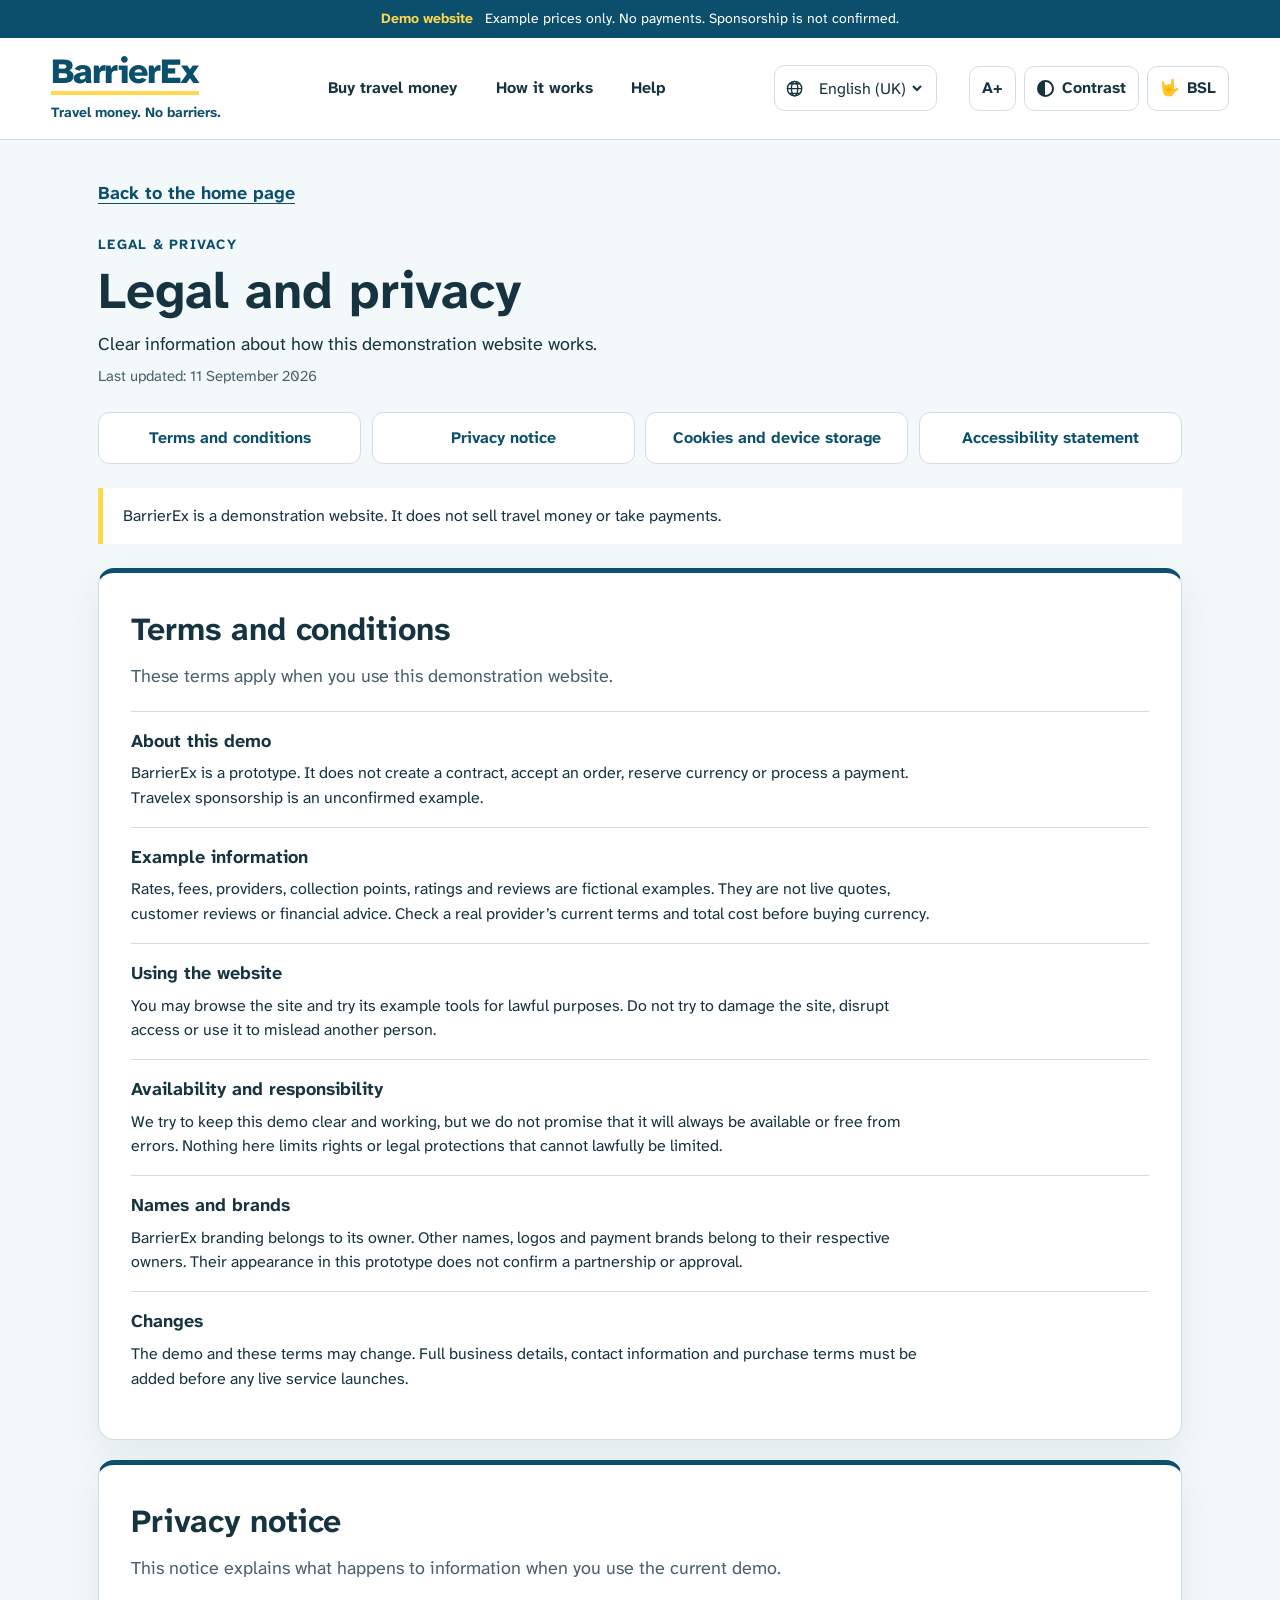
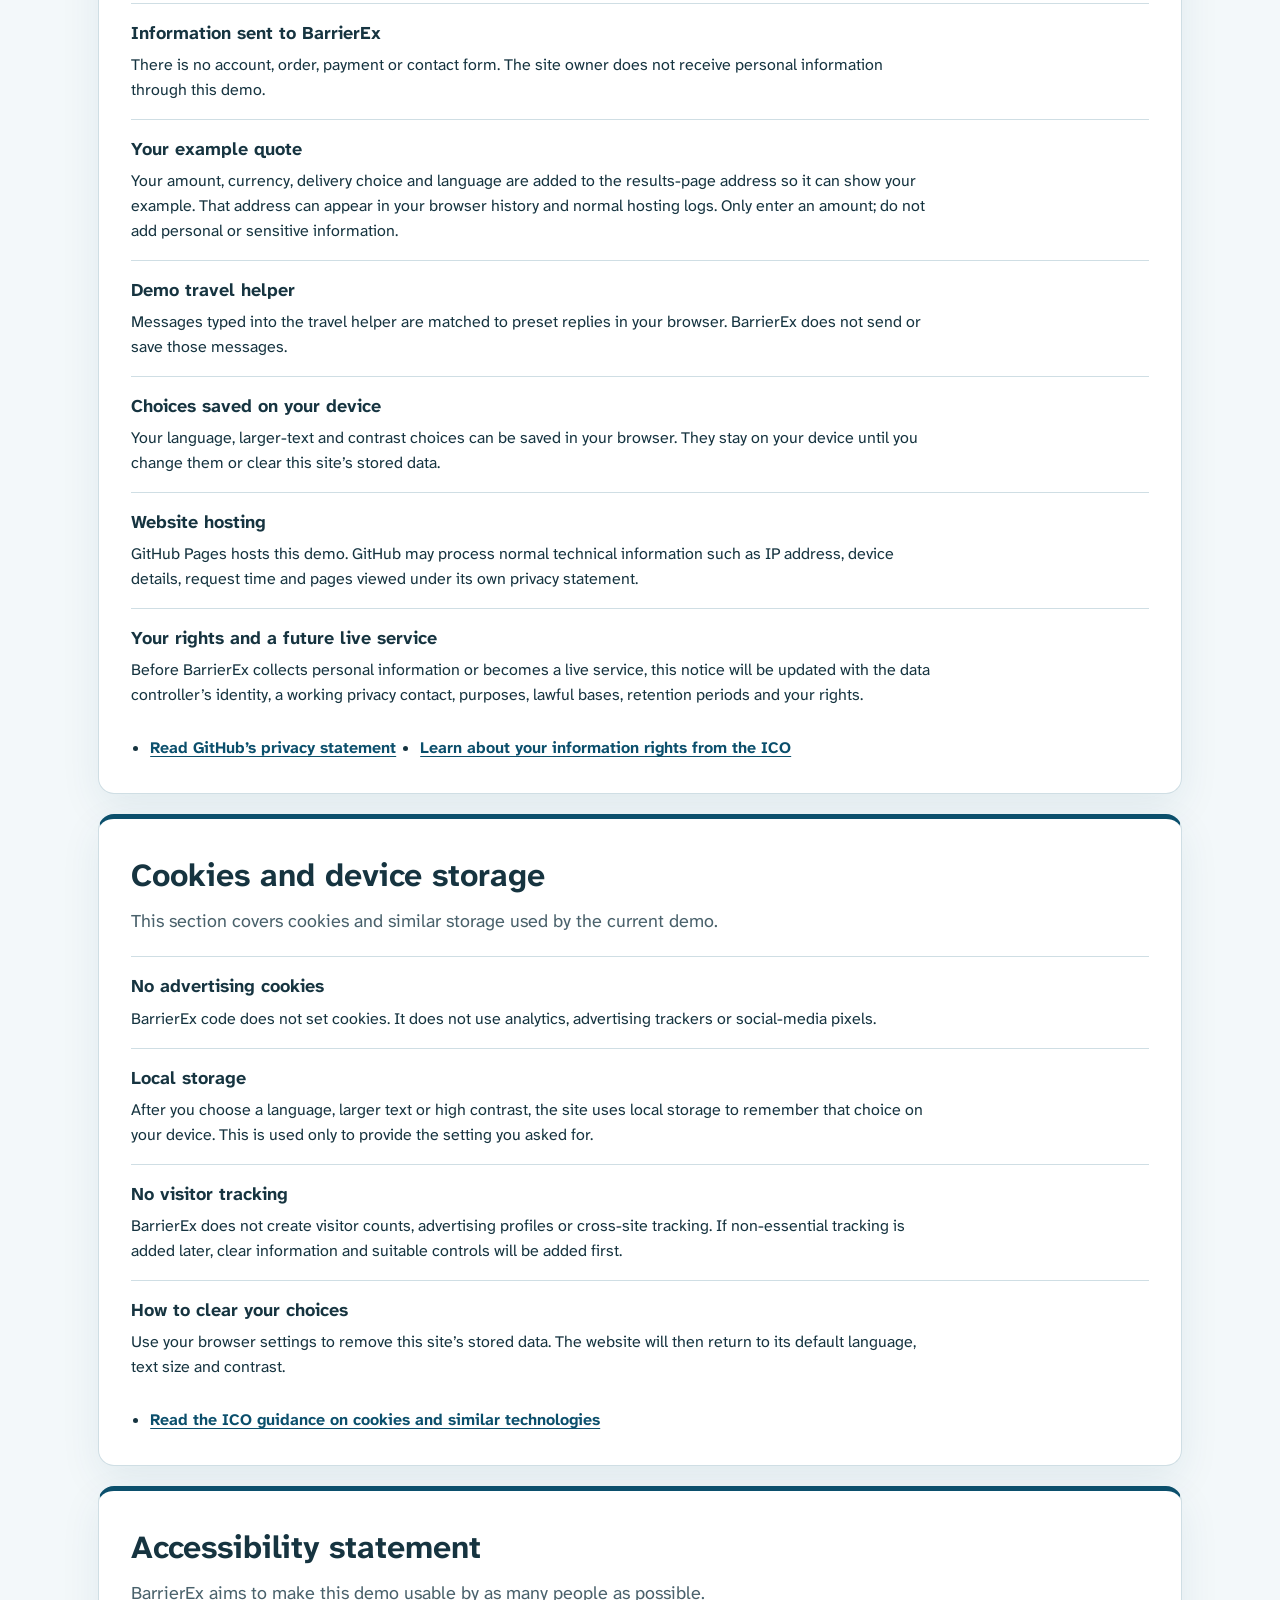
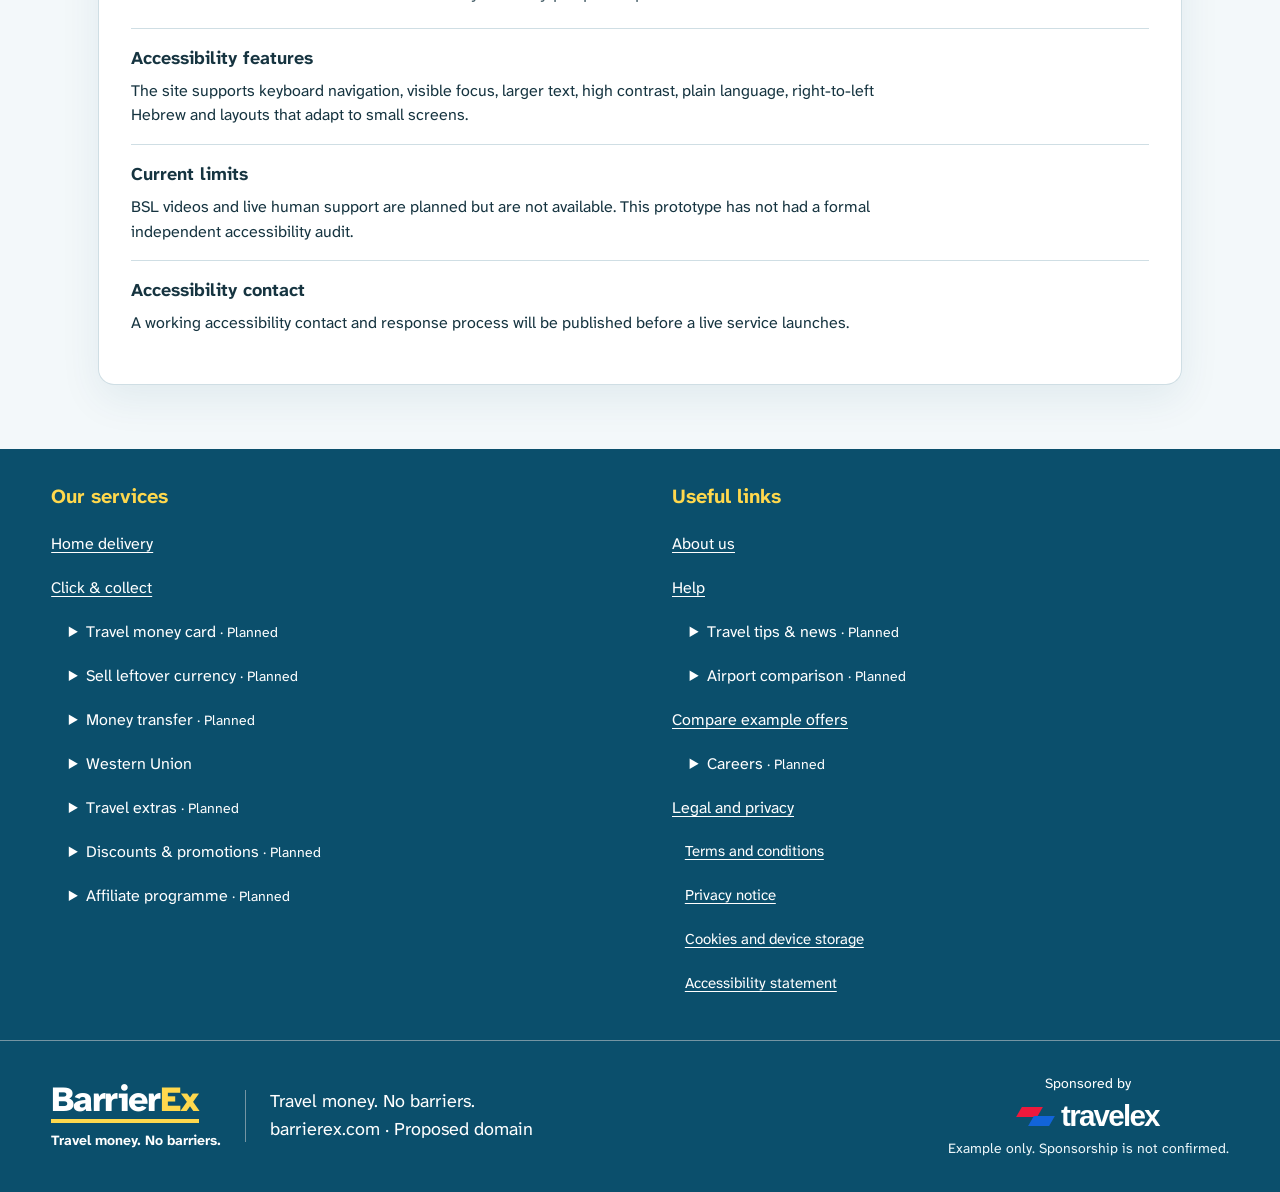
==== legal.html @ 08fed661 "Add multilingual legal, privacy, cookies and accessibility page" ====
<!doctype html>
<html lang="en-GB">
  <head>
    <meta charset="utf-8" />
    <meta name="viewport" content="width=device-width, initial-scale=1" />
    <meta name="theme-color" content="#0B4F6C" />
    <meta
      name="description"
      data-i18n-content="legalPageDescription"
      content="Terms, privacy, cookies and accessibility information for the BarrierEx travel money demo."
    />
    <title data-i18n="legalPageTitle">Legal and privacy — BarrierEx</title>
    <link rel="icon" href="favicon.svg?v=teal" type="image/svg+xml" />
    <link rel="preload" href="atkinson-hyperlegible-next.ttf" as="font" type="font/ttf" crossorigin />
    <link rel="stylesheet" href="styles.css?v=20260911-legal" />
    <script src="languages.js?v=20260911-legal" defer></script>
    <script src="app.js?v=20260910-mobile-teal" defer></script>
  </head>
  <body>
    <a class="skip-link" href="#legal-content" data-i18n="legalSkip">Skip to legal information</a>

    <div class="prototype-banner" role="note">
      <strong data-i18n="demoWebsite">Demo website</strong>
      <span data-i18n="demoBanner">Example prices only. No payments. Sponsorship is not confirmed.</span>
    </div>

    <header class="site-header">
      <a class="brand" href="index.html" data-i18n-aria-label="brandHome" aria-label="BarrierEx Travel Money home">
        <span class="brand-main barrier-wordmark">Barrier<span class="brand-ex">Ex</span></span>
        <span class="brand-sub brand-tagline" data-i18n="tagline">Travel money. No barriers.</span>
      </a>

      <button class="menu-toggle" type="button" aria-expanded="false" aria-controls="main-nav">
        <span aria-hidden="true">☰</span>
        <span data-i18n="menu">Menu</span>
      </button>

      <nav id="main-nav" class="main-nav" data-i18n-aria-label="mainNavigation" aria-label="Main menu">
        <a href="index.html#quote" data-i18n="buyMoney">Buy travel money</a>
        <a href="index.html#how-it-works" data-i18n="howItWorks">How it works</a>
        <a href="index.html#help" data-i18n="help">Help</a>
      </nav>

      <label class="language-picker" for="site-language" dir="ltr">
        <svg class="language-icon" viewBox="0 0 24 24" fill="none" stroke="currentColor" stroke-width="1.7" aria-hidden="true" focusable="false">
          <circle cx="12" cy="12" r="9"></circle>
          <ellipse cx="12" cy="12" rx="4" ry="9"></ellipse>
          <path d="M3 12h18M5 6h14M5 18h14"></path>
        </svg>
        <span class="sr-only" data-i18n="languageLabel">Choose a language</span>
        <select id="site-language" disabled>
          <option value="en-GB" lang="en-GB">English (UK)</option>
          <option value="es-ES" lang="es">Español</option>
          <option value="fr-FR" lang="fr">Français</option>
          <option value="he-IL" lang="he" dir="rtl">עברית</option>
        </select>
      </label>

      <div class="access-tools" data-i18n-aria-label="accessTools" aria-label="Language and accessibility tools">
        <button id="text-size" class="tool-button" type="button" aria-label="Make text bigger" aria-pressed="false">
          <strong>A+</strong>
        </button>
        <button id="contrast" class="tool-button" type="button" aria-label="Turn high contrast on" aria-pressed="false">
          <span class="contrast-icon" aria-hidden="true"></span>
          <span data-i18n="contrast">Contrast</span>
        </button>
        <button class="tool-button" type="button" data-open-modal="bsl-modal" data-i18n-aria-label="bslHelp" aria-label="BSL help">
          <span aria-hidden="true">🤟</span>
          <span>BSL</span>
        </button>
      </div>

      <a class="header-cta" href="index.html#quote"><span data-i18n="getQuote">Get a quote</span> <span class="direction-arrow" aria-hidden="true">→</span></a>
    </header>

    <main id="legal-content" class="legal-page">
      <a class="edit-quote" href="index.html" data-i18n="backHome">Back to the home page</a>
      <header class="legal-hero">
        <p class="section-label" data-i18n="legalEyebrow">LEGAL &amp; PRIVACY</p>
        <h1 data-i18n="legalHeading">Legal and privacy</h1>
        <p data-i18n="legalIntro">Clear information about how this demonstration website works.</p>
        <p class="legal-updated" data-i18n="legalUpdated">Last updated: 11 September 2026</p>
      </header>

      <nav class="legal-jump" data-i18n-aria-label="legalNavLabel" aria-label="Legal sections">
        <a href="#terms" data-i18n="termsLink">Terms and conditions</a>
        <a href="#privacy" data-i18n="privacyLink">Privacy notice</a>
        <a href="#cookies" data-i18n="cookiesLink">Cookies and device storage</a>
        <a href="#accessibility" data-i18n="accessibilityLink">Accessibility statement</a>
      </nav>

      <aside class="results-notice legal-notice" role="note" data-i18n="legalDemoNotice">BarrierEx is a demonstration website. It does not sell travel money or take payments.</aside>

      <div class="legal-stack">
        <section id="terms" class="legal-card">
          <h2 data-i18n="termsLink">Terms and conditions</h2>
          <p class="legal-lead" data-i18n="termsLead">These terms apply when you use this demonstration website.</p>
          <div class="legal-topic"><h3 data-i18n="termsDemoTitle">About this demo</h3><p data-i18n="termsDemoText">BarrierEx is a prototype. It does not create a contract, accept an order, reserve currency or process a payment. Travelex sponsorship is an unconfirmed example.</p></div>
          <div class="legal-topic"><h3 data-i18n="termsInfoTitle">Example information</h3><p data-i18n="termsInfoText">Rates, fees, providers, collection points, ratings and reviews are fictional examples. They are not live quotes, customer reviews or financial advice. Check a real provider’s current terms and total cost before buying currency.</p></div>
          <div class="legal-topic"><h3 data-i18n="termsUseTitle">Using the website</h3><p data-i18n="termsUseText">You may browse the site and try its example tools for lawful purposes. Do not try to damage the site, disrupt access or use it to mislead another person.</p></div>
          <div class="legal-topic"><h3 data-i18n="termsAvailabilityTitle">Availability and responsibility</h3><p data-i18n="termsAvailabilityText">We try to keep this demo clear and working, but we do not promise that it will always be available or free from errors. Nothing here limits rights or legal protections that cannot lawfully be limited.</p></div>
          <div class="legal-topic"><h3 data-i18n="termsBrandsTitle">Names and brands</h3><p data-i18n="termsBrandsText">BarrierEx branding belongs to its owner. Other names, logos and payment brands belong to their respective owners. Their appearance in this prototype does not confirm a partnership or approval.</p></div>
          <div class="legal-topic"><h3 data-i18n="termsChangesTitle">Changes</h3><p data-i18n="termsChangesText">The demo and these terms may change. Full business details, contact information and purchase terms must be added before any live service launches.</p></div>
        </section>

        <section id="privacy" class="legal-card">
          <h2 data-i18n="privacyLink">Privacy notice</h2>
          <p class="legal-lead" data-i18n="privacyLead">This notice explains what happens to information when you use the current demo.</p>
          <div class="legal-topic"><h3 data-i18n="privacyCollectTitle">Information sent to BarrierEx</h3><p data-i18n="privacyCollectText">There is no account, order, payment or contact form. The site owner does not receive personal information through this demo.</p></div>
          <div class="legal-topic"><h3 data-i18n="privacyQuoteTitle">Your example quote</h3><p data-i18n="privacyQuoteText">Your amount, currency, delivery choice and language are added to the results-page address so it can show your example. That address can appear in your browser history and normal hosting logs. Only enter an amount; do not add personal or sensitive information.</p></div>
          <div class="legal-topic"><h3 data-i18n="privacyChatTitle">Demo travel helper</h3><p data-i18n="privacyChatText">Messages typed into the travel helper are matched to preset replies in your browser. BarrierEx does not send or save those messages.</p></div>
          <div class="legal-topic"><h3 data-i18n="privacyStorageTitle">Choices saved on your device</h3><p data-i18n="privacyStorageText">Your language, larger-text and contrast choices can be saved in your browser. They stay on your device until you change them or clear this site’s stored data.</p></div>
          <div class="legal-topic"><h3 data-i18n="privacyHostingTitle">Website hosting</h3><p data-i18n="privacyHostingText">GitHub Pages hosts this demo. GitHub may process normal technical information such as IP address, device details, request time and pages viewed under its own privacy statement.</p></div>
          <div class="legal-topic"><h3 data-i18n="privacyRightsTitle">Your rights and a future live service</h3><p data-i18n="privacyRightsText">Before BarrierEx collects personal information or becomes a live service, this notice will be updated with the data controller’s identity, a working privacy contact, purposes, lawful bases, retention periods and your rights.</p></div>
          <ul class="legal-source-links">
            <li><a href="https://docs.github.com/en/site-policy/privacy-policies/github-general-privacy-statement" data-i18n="githubPrivacy">Read GitHub’s privacy statement</a></li>
            <li><a href="https://ico.org.uk/for-the-public/" data-i18n="icoRights">Learn about your information rights from the ICO</a></li>
          </ul>
        </section>

        <section id="cookies" class="legal-card">
          <h2 data-i18n="cookiesLink">Cookies and device storage</h2>
          <p class="legal-lead" data-i18n="cookiesLead">This section covers cookies and similar storage used by the current demo.</p>
          <div class="legal-topic"><h3 data-i18n="cookiesSiteTitle">No advertising cookies</h3><p data-i18n="cookiesSiteText">BarrierEx code does not set cookies. It does not use analytics, advertising trackers or social-media pixels.</p></div>
          <div class="legal-topic"><h3 data-i18n="cookiesStorageTitle">Local storage</h3><p data-i18n="cookiesStorageText">After you choose a language, larger text or high contrast, the site uses local storage to remember that choice on your device. This is used only to provide the setting you asked for.</p></div>
          <div class="legal-topic"><h3 data-i18n="cookiesTrackingTitle">No visitor tracking</h3><p data-i18n="cookiesTrackingText">BarrierEx does not create visitor counts, advertising profiles or cross-site tracking. If non-essential tracking is added later, clear information and suitable controls will be added first.</p></div>
          <div class="legal-topic"><h3 data-i18n="cookiesControlTitle">How to clear your choices</h3><p data-i18n="cookiesControlText">Use your browser settings to remove this site’s stored data. The website will then return to its default language, text size and contrast.</p></div>
          <ul class="legal-source-links">
            <li><a href="https://ico.org.uk/for-organisations/direct-marketing-and-privacy-and-electronic-communications/guide-to-pecr/cookies-and-similar-technologies/" data-i18n="icoCookies">Read the ICO guidance on cookies and similar technologies</a></li>
          </ul>
        </section>

        <section id="accessibility" class="legal-card">
          <h2 data-i18n="accessibilityLink">Accessibility statement</h2>
          <p class="legal-lead" data-i18n="accessLead">BarrierEx aims to make this demo usable by as many people as possible.</p>
          <div class="legal-topic"><h3 data-i18n="accessFeaturesTitle">Accessibility features</h3><p data-i18n="accessFeaturesText">The site supports keyboard navigation, visible focus, larger text, high contrast, plain language, right-to-left Hebrew and layouts that adapt to small screens.</p></div>
          <div class="legal-topic"><h3 data-i18n="accessLimitsTitle">Current limits</h3><p data-i18n="accessLimitsText">BSL videos and live human support are planned but are not available. This prototype has not had a formal independent accessibility audit.</p></div>
          <div class="legal-topic"><h3 data-i18n="accessFeedbackTitle">Accessibility contact</h3><p data-i18n="accessFeedbackText">A working accessibility contact and response process will be published before a live service launches.</p></div>
        </section>
      </div>
    </main>

    <div class="footer-directory">
      <div class="footer-directory-inner">
        <nav aria-labelledby="services-heading">
          <h2 id="services-heading" data-i18n="servicesHeading">Our services</h2>
          <ul>
            <li><a href="index.html?delivery=home#quote" data-i18n="homeDelivery">Home delivery</a></li>
            <li><a href="index.html?delivery=collection#quote" data-i18n="clickCollect">Click &amp; collect</a></li>
            <li><details><summary><span data-i18n="moneyCard">Travel money card</span> <small>· <span data-i18n="planned">Planned</span></small></summary><p data-i18n="plannedNote">Not available in this demo. This is an idea for a future service; no bookings or applications are being taken.</p></details></li>
<li><details><summary><span data-i18n="sellCurrency">Sell leftover currency</span> <small>· <span data-i18n="planned">Planned</span></small></summary><p data-i18n="plannedNote">Not available in this demo. This is an idea for a future service; no bookings or applications are being taken.</p></details></li>
<li><details><summary><span data-i18n="transfer">Money transfer</span> <small>· <span data-i18n="planned">Planned</span></small></summary><p data-i18n="plannedNote">Not available in this demo. This is an idea for a future service; no bookings or applications are being taken.</p></details></li>
            <li><details><summary>Western Union</summary><p data-i18n="thirdPartyNote">No Western Union service or partnership is connected to this website.</p></details></li>
            <li><details><summary><span data-i18n="travelExtras">Travel extras</span> <small>· <span data-i18n="planned">Planned</span></small></summary><p data-i18n="plannedNote">Not available in this demo. This is an idea for a future service; no bookings or applications are being taken.</p></details></li>
<li><details><summary><span data-i18n="promotions">Discounts & promotions</span> <small>· <span data-i18n="planned">Planned</span></small></summary><p data-i18n="plannedNote">Not available in this demo. This is an idea for a future service; no bookings or applications are being taken.</p></details></li>
<li><details><summary><span data-i18n="affiliate">Affiliate programme</span> <small>· <span data-i18n="planned">Planned</span></small></summary><p data-i18n="plannedNote">Not available in this demo. This is an idea for a future service; no bookings or applications are being taken.</p></details></li>
          </ul>
        </nav>
        <nav aria-labelledby="useful-heading">
          <h2 id="useful-heading" data-i18n="linksHeading">Useful links</h2>
          <ul>
            <li><a href="index.html#values-heading" data-i18n="about">About us</a></li>
            <li><a href="index.html#help" data-i18n="help">Help</a></li>
            <li><details><summary><span data-i18n="travelNews">Travel tips & news</span> <small>· <span data-i18n="planned">Planned</span></small></summary><p data-i18n="plannedNote">Not available in this demo. This is an idea for a future service; no bookings or applications are being taken.</p></details></li>
<li><details><summary><span data-i18n="airport">Airport comparison</span> <small>· <span data-i18n="planned">Planned</span></small></summary><p data-i18n="plannedNote">Not available in this demo. This is an idea for a future service; no bookings or applications are being taken.</p></details></li>
            <li><a href="index.html#quote" data-i18n="reviewOrder">Compare example offers</a></li>
            <li><details><summary><span data-i18n="careers">Careers</span> <small>· <span data-i18n="planned">Planned</span></small></summary><p data-i18n="plannedNote">Not available in this demo. This is an idea for a future service; no bookings or applications are being taken.</p></details></li>
            <li><a href="legal.html" data-i18n="legalHeading">Legal and privacy</a></li>
            <li class="footer-sub-link"><a href="legal.html#terms" data-i18n="termsLink">Terms and conditions</a></li>
            <li class="footer-sub-link"><a href="legal.html#privacy" data-i18n="privacyLink">Privacy notice</a></li>
            <li class="footer-sub-link"><a href="legal.html#cookies" data-i18n="cookiesLink">Cookies and device storage</a></li>
            <li class="footer-sub-link"><a href="legal.html#accessibility" data-i18n="accessibilityLink">Accessibility statement</a></li>
          </ul>
        </nav>
      </div>
    </div>

    <footer class="site-footer">
      <div class="footer-brand">
        <a class="brand brand-inverse" href="index.html" data-i18n-aria-label="brandHome" aria-label="BarrierEx Travel Money home">
          <span class="brand-main barrier-wordmark">Barrier<span class="brand-ex">Ex</span></span>
          <span class="brand-sub brand-tagline" data-i18n="tagline">Travel money. No barriers.</span>
        </a>
        <span class="footer-divider" aria-hidden="true"></span>
        <div><p data-i18n="tagline">Travel money. No barriers.</p><p class="proposed-domain" data-i18n="proposedDomain">barrierex.com · Proposed domain</p></div>
      </div>

      <div class="sponsor-example" data-i18n-aria-label="sponsorAria" aria-label="Example Travelex sponsorship. Not confirmed.">
        <span class="sponsor-label" data-i18n="sponsoredBy">Sponsored by</span>
        <span class="travelex-lockup">
          <span class="travelex-mark" aria-hidden="true"><i></i><i></i></span>
          <strong>travelex</strong>
        </span>
        <span class="sponsor-warning" data-i18n="sponsorWarning">Example only. Sponsorship is not confirmed.</span>
      </div>
    </footer>

    <dialog id="bsl-modal" class="modal">
      <form method="dialog" class="modal-card">
        <button class="modal-close" value="close" data-i18n-aria-label="closeBsl" aria-label="Close BSL information">×</button>
        <span class="modal-icon" aria-hidden="true">🤟</span>
        <p class="section-label" data-i18n="bslFull">British Sign Language</p>
        <h2 data-i18n="bslPlanned">BSL help is planned</h2>
        <p data-i18n="bslBody">We plan to add short BSL videos about prices, delivery and ordering. This demo has no signed videos or live interpreter.</p>
        <div class="video-placeholder" role="img" data-i18n-aria-label="bslPlaceholder" aria-label="Space for a future BSL help video">
          <span aria-hidden="true">▶</span>
          <strong data-i18n="bslVideo">BSL video coming later</strong>
        </div>
        <button class="primary-button" value="close" data-i18n="close">Close</button>
      </form>
    </dialog>


    <noscript><p class="noscript" data-i18n="legalNoScript">The legal information works without JavaScript. Turn it on to change the language, text size or contrast.</p></noscript>
  </body>
</html>
---- styles.css ----
@font-face {
  font-family: "Atkinson Hyperlegible Next";
  src: url("atkinson-hyperlegible-next.ttf") format("truetype");
  font-style: normal;
  font-weight: 200 800;
  font-display: swap;
}

:root {
  --navy: #0b4f6c;
  --blue: #0b4f6c;
  --blue-hover: #073b51;
  --blue-soft: #e8f3f6;
  --yellow: #ffd84d;
  --ink: #163440;
  --muted: #49616b;
  --line: #cfdee4;
  --surface: #ffffff;
  --page: #f3f8fa;
  --shadow: 0 14px 40px rgba(11, 79, 108, 0.08);
  --body-scale: 1;
}

* { box-sizing: border-box; }
html { scroll-behavior: smooth; font-size: calc(100% * var(--body-scale)); }
body {
  margin: 0;
  color: var(--ink);
  background: var(--page);
  font-family: "Atkinson Hyperlegible Next", Arial, sans-serif;
  font-size: 1.125rem;
  line-height: 1.55;
  -webkit-font-smoothing: antialiased;
}
button, input, select { font: inherit; }
button, a, select, input { -webkit-tap-highlight-color: transparent; }
button { cursor: pointer; }
a { color: inherit; text-underline-offset: 0.2em; }
h1, h2, h3 { font-weight: 700; overflow-wrap: break-word; }
:focus-visible { outline: 3px solid var(--navy); outline-offset: 3px; box-shadow: 0 0 0 6px var(--yellow); }
:target { scroll-margin-top: 8rem; }

.skip-link {
  position: fixed;
  z-index: 1000;
  top: 10px;
  inset-inline-start: 10px;
  padding: 0.75rem 1rem;
  border-radius: 0.5rem;
  background: #fff;
  color: #000;
  transform: translateY(-180%);
}
.skip-link:focus { transform: translateY(0); }
.sr-only {
  position: absolute;
  width: 1px;
  height: 1px;
  padding: 0;
  margin: -1px;
  overflow: hidden;
  clip: rect(0, 0, 0, 0);
  white-space: nowrap;
  border: 0;
}

.prototype-banner {
  display: flex;
  justify-content: center;
  gap: 0.7rem;
  padding: 0.5rem 1rem;
  background: var(--navy);
  color: white;
  font-size: 0.875rem;
}
.prototype-banner strong { color: var(--yellow); }

.site-header {
  min-height: 88px;
  padding: 1rem clamp(1rem, 4vw, 4rem);
  display: flex;
  flex-wrap: wrap;
  align-items: center;
  gap: clamp(1rem, 2.5vw, 2.25rem);
  background: var(--surface);
  border-bottom: 1px solid var(--line);
  position: sticky;
  top: 0;
  z-index: 30;
}
.brand {
  direction: ltr;
  display: inline-flex;
  flex-direction: column;
  width: max-content;
  color: var(--navy);
  text-decoration: none;
  line-height: 1;
}
.brand-main {
  display: inline-flex;
  align-items: center;
  gap: 0.5rem;
  align-self: flex-start;
  padding-bottom: 0.16rem;
  border-bottom: 4px solid var(--yellow);
  font-size: 2.6rem;
  font-weight: 800;
  letter-spacing: 0.055em;
}
.brand-prefix {
  font-size: 0.75rem;
  font-weight: 700;
  letter-spacing: 0.06em;
  line-height: 1.2;
}
.brand-sub {
  margin-top: 0.5rem;
  font-size: 0.75rem;
  font-weight: 700;
  letter-spacing: 0.15em;
  text-transform: uppercase;
}
.main-nav { display: flex; flex: 1; flex-wrap: wrap; justify-content: center; gap: clamp(1rem, 3vw, 2.75rem); }
.main-nav a { padding: 0.6rem 0; text-decoration: none; font-size: 1rem; font-weight: 700; }
.main-nav a:hover { color: var(--blue); text-decoration: underline; }
.access-tools { display: flex; gap: 0.5rem; }

.language-picker {
  max-width: 100%;
  min-height: 2.75rem;
  display: inline-flex;
  align-items: center;
  gap: 0.5rem;
  padding: 0 0.65rem;
  border: 1px solid var(--line);
  border-radius: 0.65rem;
  background: var(--surface);
  color: var(--ink);
}
.language-icon { width: 1.2rem; height: 1.2rem; flex: 0 0 auto; }
.language-picker select {
  flex: 1;
  min-width: 0;
  max-width: 12.5rem;
  min-height: 2.75rem;
  padding: 0.5rem 0.2rem;
  border: 0;
  background: var(--surface);
  color: var(--ink);
  font-size: 1rem;
  cursor: pointer;
}
.language-picker:focus-within { outline: 3px solid var(--navy); outline-offset: 3px; box-shadow: 0 0 0 6px var(--yellow); }
.language-picker select:focus-visible { outline: 0; box-shadow: none; }
.direction-arrow { display: inline-block; }
html[dir="rtl"] .direction-arrow { transform: scaleX(-1); }
html[dir="rtl"] .chat-form input { border-radius: 0 0.75rem 0.75rem 0; }
html[dir="rtl"] .chat-form button { border-radius: 0.7rem 0 0 0.7rem; }

.tool-button {
  min-height: 2.75rem;
  padding: 0.55rem 0.75rem;
  display: inline-flex;
  align-items: center;
  justify-content: center;
  gap: 0.45rem;
  border: 1px solid var(--line);
  border-radius: 0.65rem;
  background: var(--surface);
  color: var(--ink);
  font-size: 1rem;
  font-weight: 700;
}
.tool-button:hover,
.tool-button[aria-pressed="true"] { background: var(--blue-soft); border-color: var(--blue); }
.contrast-icon {
  width: 1.1rem;
  height: 1.1rem;
  flex: 0 0 auto;
  border: 2px solid currentColor;
  border-radius: 50%;
  background: linear-gradient(90deg, currentColor 50%, transparent 50%);
}
.header-cta {
  padding: 0.85rem 1.2rem;
  border-radius: 0.75rem;
  background: var(--yellow);
  color: var(--navy);
  font-size: 1rem;
  font-weight: 700;
  text-decoration: none;
}
.header-cta:hover { background: #ffe582; }
.menu-toggle { display: none; }

/* Quote first in the document and on mobile; hero on the left on desktop. */
.product-grid {
  max-width: 1600px;
  margin: 0 auto;
  padding: 1.5rem clamp(1rem, 3vw, 3.75rem);
  display: grid;
  grid-template-columns: minmax(0, 1.15fr) minmax(355px, 1fr) minmax(340px, 1fr);
  gap: 1.25rem;
  align-items: start;
}
.product-grid > *, .card-heading-row > div { min-width: 0; }
.hero-panel {
  grid-column: 1;
  grid-row: 1;
  container-type: inline-size;
  min-height: 0;
  border-radius: 1.25rem;
  overflow: hidden;
  display: flex;
  flex-direction: column;
  background: var(--navy);
  color: white;
}
.hero-copy { padding: clamp(1.4rem, 2.5vw, 2.5rem); }
.eyebrow, .section-label {
  margin: 0 0 0.7rem;
  color: var(--blue);
  font-size: 0.875rem;
  font-weight: 700;
  letter-spacing: 0.09em;
  text-transform: uppercase;
}
.hero-panel .eyebrow { color: var(--yellow); }
.hero-panel h2 {
  margin: 0;
  font-size: clamp(2rem, 3vw, 3.75rem);
  font-size: clamp(2rem, 9cqi, 3.75rem);
  line-height: 1.12;
  letter-spacing: -0.025em;
}
.hero-panel h2 .hero-accent { color: var(--yellow); }
.hero-intro { margin: 1.25rem 0 0; color: #edf7fa; font-size: 1.125rem; line-height: 1.6; }
.hero-image {
  margin-top: 0;
  width: 100%;
  height: auto;
  min-height: 0;
  object-fit: cover;
  object-position: center;
  display: block;
}
.card { border: 1px solid var(--line); border-radius: 1.25rem; background: var(--surface); box-shadow: var(--shadow); }
.quote-card {
  grid-column: 2;
  grid-row: 1;
  min-height: 0;
  padding: clamp(1.2rem, 2vw, 1.75rem);
  display: flex;
  flex-direction: column;
  border-top: 5px solid var(--blue);
}
.card-heading-row { display: flex; justify-content: space-between; flex-wrap: wrap; gap: 0.75rem; align-items: flex-start; }
.card-heading-row .section-label { margin-bottom: 0.3rem; }
.card h2, .quote-card h1 { margin: 0; font-size: clamp(1.6rem, 2vw, 2rem); line-height: 1.2; letter-spacing: -0.025em; }
.demo-pill { display: inline-flex; padding: 0.25rem 0.65rem; border-radius: 999px; background: var(--yellow); color: var(--navy); font-size: 0.75rem; font-weight: 700; text-transform: uppercase; }
.field-group { margin-top: 1.25rem; }
.field-group label, .delivery-fieldset legend { display: block; margin-bottom: 0.4rem; font-size: 1rem; font-weight: 700; }
.money-field {
  min-height: 3.75rem;
  display: flex;
  align-items: center;
  border: 1px solid #7b939e;
  border-radius: 0.75rem;
  background: var(--surface);
}
.money-field:focus-within { outline: 3px solid var(--navy); outline-offset: 2px; box-shadow: 0 0 0 5px var(--yellow); }
.money-field > span:first-child { padding-inline-start: 0.9rem; font-size: 1.55rem; font-weight: 700; }
.money-field input {
  min-width: 0;
  width: 100%;
  flex: 1;
  padding: 0.65rem 0.25rem;
  border: 0;
  outline: 0;
  box-shadow: none;
  color: var(--ink);
  background: transparent;
  font-size: 1.75rem;
  font-weight: 700;
  font-variant-numeric: tabular-nums;
}
.currency-code {
  align-self: stretch;
  padding: 0.7rem;
  display: flex;
  align-items: center;
  gap: 0.35rem;
  border-inline-start: 1px solid var(--line);
  font-size: 1rem;
  font-weight: 700;
}
.receive-field output { min-width: 0; flex: 1; padding: 0.5rem 0.9rem; font-size: 1.75rem; font-weight: 700; font-variant-numeric: tabular-nums; overflow-wrap: anywhere; }
.receive-field select {
  align-self: stretch;
  min-width: 0;
  max-width: 45%;
  padding: 0.7rem 0.35rem;
  border: 0;
  border-inline-start: 1px solid var(--line);
  border-radius: 0 0.75rem 0.75rem 0;
  background: var(--surface);
  color: var(--ink);
  font-size: 1rem;
  font-weight: 700;
}
.rate-copy { margin: 0.6rem 0 0; color: var(--muted); font-size: 0.875rem; }
.field-error { margin: 0.5rem 0 0; color: #a40024; font-weight: 700; font-size: 0.875rem; }
.delivery-fieldset { min-width: 0; margin: 1.25rem 0 1.5rem; padding: 0; border: 0; }
.delivery-options { display: grid; grid-template-columns: repeat(2, minmax(0, 1fr)); gap: 0.65rem; }
.delivery-option {
  min-height: 4.5rem;
  padding: 0.75rem;
  display: grid;
  grid-template-columns: auto 1fr;
  align-items: center;
  gap: 0.55rem;
  border: 1.5px solid #7b939e;
  border-radius: 0.75rem;
  cursor: pointer;
}
.delivery-option.is-selected { border-color: var(--blue); background: var(--blue-soft); }
.delivery-option:has(input:focus-visible) { outline: 3px solid var(--navy); outline-offset: 3px; box-shadow: 0 0 0 6px var(--yellow); }
.delivery-option input { position: absolute; opacity: 0; pointer-events: none; }
.radio-mark { width: 1.2rem; height: 1.2rem; border: 2px solid #6d8691; border-radius: 50%; }
.delivery-option.is-selected .radio-mark { border: 0.34rem solid var(--blue); }
.delivery-icon { display: none; }
.delivery-option strong, .delivery-option small { display: block; overflow-wrap: break-word; }
.delivery-option strong { line-height: 1.3; font-size: 1rem; font-weight: 700; }
.delivery-option small { margin-top: 0.3rem; color: var(--muted); font-size: 0.875rem; line-height: 1.4; }
.quote-summary { margin: auto 0 0; padding: 1rem 0 0; border-top: 1px solid var(--line); }
.quote-summary div, .modal-summary div { display: flex; justify-content: space-between; flex-wrap: wrap; gap: 0.25rem 1rem; }
.quote-summary dt, .quote-summary dd, .modal-summary dt, .modal-summary dd { margin: 0; }
.quote-summary dd, .modal-summary dd { font-weight: 700; text-align: end; }
.summary-total { margin-top: 0.4rem; font-size: 1.25rem; font-weight: 700; }
.primary-button {
  width: 100%;
  min-height: 3.25rem;
  margin-top: 1rem;
  padding: 0.85rem 1rem;
  border: 0;
  border-radius: 0.75rem;
  background: var(--blue);
  color: white;
  font-weight: 700;
}
.primary-button:hover { background: var(--blue-hover); }
.primary-button:disabled { opacity: 0.55; cursor: not-allowed; }
.quote-note, .chat-disclaimer { margin: 0.75rem 0 0; color: var(--muted); text-align: center; font-size: 0.875rem; line-height: 1.5; }

.support-column { min-width: 0; align-self: start; }
.chat-card { min-width: 0; padding: 1.25rem; display: flex; flex-direction: column; }
.chat-header { display: flex; gap: 0.75rem; align-items: center; }
.chat-header h2 { font-size: 1.35rem; letter-spacing: -0.015em; }
.chat-header p { margin: 0.3rem 0 0; color: var(--muted); font-size: 1rem; }
.round-icon {
  flex: 0 0 auto;
  width: 2.75rem;
  height: 2.75rem;
  border-radius: 50%;
  display: inline-flex;
  align-items: center;
  justify-content: center;
  background: var(--blue);
  color: white;
  font-weight: 700;
}
.robot-icon { font-size: 1.4rem; }
.chat-log {
  min-height: 12rem;
  max-height: 17rem;
  margin: 1.25rem 0 1rem;
  padding: 0.85rem;
  display: flex;
  flex-direction: column;
  gap: 0.75rem;
  overflow-y: auto;
  border: 1px solid var(--line);
  border-radius: 0.85rem;
  background: var(--page);
}
.message { max-width: 94%; padding: 0.75rem 0.9rem; border-radius: 0.8rem; font-size: 1rem; line-height: 1.55; overflow-wrap: anywhere; }
.user-message { align-self: flex-end; background: var(--blue-soft); }
.bot-message { align-self: flex-start; background: var(--surface); border: 1px solid var(--line); }
.quick-actions { display: grid; grid-template-columns: repeat(2, minmax(0, 1fr)); gap: 0.55rem; }
.quick-actions button {
  min-height: 2.75rem;
  padding: 0.6rem 0.7rem;
  border: 1px solid var(--blue);
  border-radius: 0.65rem;
  background: var(--surface);
  color: var(--blue);
  font-size: 0.875rem;
  font-weight: 700;
}
.quick-actions button:hover { background: var(--blue-soft); }
.chat-form { margin-top: 1rem; display: grid; grid-template-columns: minmax(0, 1fr) auto; border: 1px solid #7b939e; border-radius: 0.75rem; }
.chat-form input { text-align: start; min-width: 0; padding: 0.85rem; border: 0; border-radius: 0.75rem 0 0 0.75rem; outline: 0; box-shadow: none; background: var(--surface); color: var(--ink); font-size: 1rem; }
.chat-form input::placeholder { color: var(--muted); }
.chat-form button { min-width: 3rem; border: 0; border-radius: 0 0.7rem 0.7rem 0; background: var(--blue); color: white; font-size: 1.15rem; }
.chat-form:focus-within { outline: 3px solid var(--navy); outline-offset: 2px; box-shadow: 0 0 0 5px var(--yellow); }
.benefits {
  padding: 1.5rem clamp(1rem, 4vw, 4rem);
  display: grid;
  grid-template-columns: repeat(3, minmax(0, 1fr));
  gap: 1.5rem;
  background: var(--surface);
  border-block: 1px solid var(--line);
}
.benefits article { display: flex; align-items: center; justify-content: center; gap: 1rem; }
.benefits article + article { border-inline-start: 1px solid var(--line); padding-inline-start: 1.5rem; }
.benefit-icon { flex: 0 0 auto; width: 3.25rem; height: 3.25rem; border-radius: 50%; display: grid; place-items: center; color: var(--navy); font-weight: 800; }
.benefit-icon.yellow { background: var(--yellow); }
.benefit-icon.blue { background: var(--blue); color: white; }
.benefits h2 { margin: 0; font-size: 1.125rem; }
.benefits p { margin: 0.3rem 0 0; color: var(--muted); font-size: 1rem; }

.inclusion-section, .how-section { max-width: 1250px; margin: 0 auto; padding: 4rem clamp(1.25rem, 5vw, 4rem) 0; }
.how-section { padding-bottom: 4rem; }
.section-heading { max-width: 720px; }
.section-heading h2 { margin: 0; font-size: clamp(2rem, 3.5vw, 3rem); line-height: 1.15; letter-spacing: -0.025em; }
.section-heading > p:last-child { margin: 1.15rem 0 0; color: var(--muted); font-size: 1.125rem; }
.inclusion-stats { display: grid; grid-template-columns: repeat(2, minmax(0, 1fr)); gap: 1.25rem; margin-top: 2rem; }
.stat-card { padding: clamp(1.25rem, 3vw, 2rem); border: 1px solid var(--line); border-top: 5px solid var(--blue); border-radius: 1rem; background: var(--surface); }
.stat-card:nth-child(2) { border-top-color: var(--yellow); }
.stat-card h3 { margin: 0; }
.stat-value { display: block; color: var(--blue); font-size: clamp(2.5rem, 4vw, 3.5rem); font-weight: 800; line-height: 1.15; letter-spacing: -0.03em; font-variant-numeric: tabular-nums; }
.stat-caption { display: block; margin-top: 0.85rem; font-size: 1.25rem; line-height: 1.4; }
.stat-card p { color: var(--muted); font-size: 1.125rem; }
.stat-card a { display: inline-block; padding: 0.5rem 0; font-size: 0.875rem; color: var(--blue); }
.data-note { margin: 1.25rem 0 0; color: var(--muted); font-size: 0.875rem; line-height: 1.65; }
.steps { margin: 2rem 0 0; padding: 0; display: grid; grid-template-columns: repeat(3, minmax(0, 1fr)); gap: 1.25rem; list-style: none; }
.steps li { padding: 1.35rem; display: flex; align-items: flex-start; gap: 0.9rem; border: 1px solid var(--line); border-radius: 1rem; background: var(--surface); }
.steps li > span { flex: 0 0 auto; width: 2.25rem; height: 2.25rem; display: grid; place-items: center; border-radius: 50%; background: var(--yellow); color: var(--navy); font-weight: 800; }
.steps h3 { margin: 0; font-size: 1.125rem; }
.steps p { margin: 0.5rem 0 0; color: var(--muted); font-size: 1rem; }

.values-section {
  width: calc(100% - 2rem);
  max-width: 1122px;
  margin: 0 auto 4rem;
  padding: clamp(1.5rem, 4vw, 3.5rem);
  border-radius: 1.25rem;
  background: var(--blue);
  color: white;
}
.values-section .eyebrow { color: white; }
.values-grid { margin: 2.25rem 0 0; display: grid; grid-template-columns: repeat(4, minmax(0, 1fr)); gap: 1.5rem; }
.values-grid > div { padding-top: 1.25rem; border-top: 2px solid var(--yellow); min-width: 0; }
.values-grid dt { font-size: 1.25rem; font-weight: 700; overflow-wrap: break-word; }
.values-grid dd { margin: 0.65rem 0 0; font-size: 1.125rem; line-height: 1.6; }

.site-footer {
  min-height: 132px;
  padding: 2rem clamp(1rem, 4vw, 4rem);
  display: flex;
  justify-content: space-between;
  align-items: center;
  gap: 2rem;
  background: var(--navy);
  color: white;
}
.footer-brand { display: flex; align-items: center; gap: 1.5rem; }
.brand-inverse { color: white; }
.footer-divider { flex: 0 0 auto; width: 1px; height: 52px; background: #7595a3; }
.footer-brand p { max-width: 28ch; margin: 0; font-size: 1.125rem; }
.sponsor-example { display: flex; flex-direction: column; gap: 0.45rem; align-items: center; text-align: center; }
.sponsor-label { font-size: 0.875rem; }
.sponsor-warning { font-size: 0.875rem; color: #edf7fa; }
.travelex-lockup { direction: ltr; display: inline-flex; align-items: center; gap: 0.55rem; line-height: 1; }
.travelex-lockup strong { color: white; font-family: Arial, sans-serif; font-size: 1.85rem; letter-spacing: -0.06em; }
.travelex-mark { position: relative; width: 2.15rem; height: 1.5rem; display: inline-block; }
.travelex-mark i { position: absolute; width: 1.3rem; height: 0.62rem; transform: skew(-30deg); }
.travelex-mark i:first-child { left: 0.1rem; top: 0.2rem; background: #ee193c; }
.travelex-mark i:last-child { right: 0.05rem; bottom: 0.15rem; background: #1264d9; }

.modal { width: min(92vw, 540px); max-height: 90dvh; padding: 0; border: 0; border-radius: 1rem; background: var(--surface); color: var(--ink); box-shadow: 0 30px 90px rgba(11, 79, 108, 0.4); }
.modal::backdrop { background: rgba(11, 79, 108, 0.75); }
.modal-card { position: relative; padding: 2rem; }
.modal-close { position: absolute; top: 0.75rem; inset-inline-end: 0.75rem; min-width: 2.75rem; min-height: 2.75rem; border: 1px solid var(--line); border-radius: 50%; background: var(--surface); color: var(--ink); font-size: 1.5rem; }
.modal-icon { width: 3.4rem; height: 3.4rem; margin-bottom: 1rem; display: grid; place-items: center; border-radius: 50%; background: var(--blue-soft); color: var(--blue); font-size: 1.5rem; font-weight: 800; }
.modal h2 { margin: 0; font-size: 1.8rem; line-height: 1.2; }
.modal-summary { margin: 1.25rem 0; padding: 1rem; display: grid; gap: 0.75rem; border-radius: 0.8rem; background: var(--page); }
.info-box { margin: 1.25rem 0; padding: 1rem; border-inline-start: 4px solid var(--yellow); background: #fff9df; }
.info-box p { margin: 0.5rem 0 0; }
.video-placeholder { min-height: 180px; margin: 1.25rem 0; padding: 1rem; display: grid; place-items: center; align-content: center; gap: 0.5rem; border: 2px dashed var(--blue); border-radius: 0.8rem; background: var(--blue-soft); color: var(--navy); }
.video-placeholder > span { width: 3rem; height: 3rem; display: grid; place-items: center; border-radius: 50%; background: var(--blue); color: white; }
.noscript { margin: 0; padding: 1rem; background: var(--yellow); color: var(--navy); text-align: center; }

html.text-large { --body-scale: 1.12; }
html.high-contrast {
  --navy: #000;
  --blue: #000;
  --blue-hover: #222;
  --blue-soft: #fff;
  --yellow: #ffea00;
  --ink: #000;
  --muted: #222;
  --line: #000;
  --surface: #fff;
  --page: #fff;
  --shadow: none;
}
html.high-contrast .card,
html.high-contrast .hero-panel,
html.high-contrast .steps li { border: 3px solid #000; }
html.high-contrast .hero-panel { background: #fff; color: #000; }
html.high-contrast .hero-intro,
html.high-contrast .hero-panel .eyebrow,
html.high-contrast .hero-panel h2 .hero-accent { color: #000; }
html.high-contrast .delivery-option.is-selected { border-width: 3px; }

@media (max-width: 1450px) {
  .header-cta { display: none; }
}

@media (max-width: 1260px) {
  .header-cta { display: none; }
  .product-grid { grid-template-columns: minmax(0, 1.05fr) minmax(0, 0.95fr); }
  .support-column { grid-column: 1 / -1; }
}

@media (max-width: 900px) {
  :target { scroll-margin-top: 1rem; }
  .prototype-banner { align-items: center; flex-direction: column; gap: 0.1rem; text-align: center; }
  .site-header { position: relative; min-height: 68px; }
  .menu-toggle { display: inline-flex; justify-self: end; align-items: center; gap: 0.4rem; min-height: 2.75rem; padding: 0.55rem 0.75rem; border: 1px solid var(--line); border-radius: 0.65rem; background: var(--surface); color: var(--ink); font-size: 1rem; font-weight: 700; }
  .main-nav {
    display: none;
    position: static;
    flex: 0 0 100%;
    grid-template-columns: repeat(3, minmax(0, 1fr));
    gap: 0.4rem;
    width: 100%;
    padding: 0.45rem;
    background: var(--blue-soft);
    border: 1px solid var(--line);
    border-radius: 0.85rem;
    box-shadow: none;
  }
  .main-nav.is-open { display: grid; }
  .main-nav a {
    display: grid;
    place-items: center;
    min-height: 3rem;
    padding: 0.55rem;
    border-radius: 0.55rem;
    background: var(--surface);
    color: var(--navy);
    text-align: center;
    line-height: 1.2;
  }
  .main-nav a:hover { background: var(--yellow); color: var(--navy); }
  .menu-toggle[aria-expanded="true"] { background: var(--blue); border-color: var(--blue); color: white; }
  .menu-toggle span[aria-hidden="true"] { font-size: 0; }
  .menu-toggle span[aria-hidden="true"]::before { content: "☰"; font-size: 1.1rem; }
  .menu-toggle[aria-expanded="true"] span[aria-hidden="true"]::before { content: "×"; font-size: 1.35rem; }
  .access-tools { margin-inline-start: auto; }
  .tool-button span:last-child:not(.contrast-icon) { display: none; }
  .product-grid { grid-template-columns: minmax(0, 1fr); padding: 1rem; }
  .hero-panel, .quote-card { grid-column: auto; grid-row: auto; min-height: auto; }
  .hero-image { display: none; }
  .quote-card h1 { font-size: clamp(1.75rem, 6vw, 2.5rem); }
  .hero-copy { padding: 1.75rem; }
  .support-column { grid-column: auto; }
  .benefits { grid-template-columns: 1fr; }
  .benefits article { justify-content: flex-start; padding: 0.35rem 0; }
  .benefits article + article { border-inline-start: 0; border-top: 1px solid var(--line); padding: 1.25rem 0 0; }
  .steps { grid-template-columns: 1fr; }
  .inclusion-stats { grid-template-columns: 1fr; }
  .values-grid { grid-template-columns: repeat(2, minmax(0, 1fr)); }
}

@media (max-width: 560px) {
  .language-picker { flex-basis: 100%; }
  .language-picker select { max-width: none; }
  .site-header { padding: 0.9rem; gap: 0.9rem; }
  .brand-main { font-size: 2.4rem; }
  .menu-toggle { margin-inline-start: auto; }
  .access-tools { flex-basis: 100%; width: 100%; justify-content: stretch; flex-wrap: wrap; }
  .tool-button { flex: 1; padding: 0.55rem 0.4rem; }
  .tool-button span:last-child:not(.contrast-icon) { display: inline; }
  .product-grid { padding: 0.75rem; gap: 1rem; }
  .quote-card, .chat-card { padding: 1.15rem; border-radius: 1rem; }
  .hero-copy { padding: 1.5rem; }
  .hero-panel { border-radius: 1rem; }
  .delivery-options, .quick-actions { grid-template-columns: 1fr; }
  .money-field input, .receive-field output { font-size: 1.6rem; }
  .receive-field output { padding: 0.6rem 0.5rem; }
  .currency-code, .receive-field select { padding: 0.75rem 0.4rem; font-size: 0.875rem; }
  .chat-log { max-height: 22rem; padding: 0.6rem; }
  .inclusion-section, .how-section { padding-top: 3rem; }
  .how-section { padding-bottom: 3rem; }
  .section-heading h2 { font-size: 2rem; }
  .values-section { margin-bottom: 3rem; }
  .values-grid { grid-template-columns: 1fr; gap: 1.5rem; }
  .site-footer { flex-direction: column; align-items: center; text-align: center; gap: 1.5rem; padding: 2rem 1.25rem; }
  .footer-brand { flex-direction: column; gap: 1rem; }
  .footer-divider { display: none; }
  .sponsor-example { width: 100%; border-top: 1px solid #7595a3; padding-top: 1.5rem; }
  .modal-card { padding: 1.4rem; }
}

@media (prefers-reduced-motion: reduce) {
  html { scroll-behavior: auto; }
  *, *::before, *::after { scroll-behavior: auto !important; transition-duration: 0.01ms !important; animation-duration: 0.01ms !important; }
}

/* Compact comparison page: real results first, no extra hero or repeated chat. */
.results-page { max-width: 1400px; margin: 0 auto; padding: 2rem clamp(1rem, 4vw, 3rem) 3rem; }
.edit-quote { display: inline-block; color: var(--blue); font-weight: 700; padding-block: 0.5rem; margin-bottom: 0.75rem; }
.results-page h1 { font-size: clamp(1.9rem, 3.5vw, 2.75rem); line-height: 1.2; margin: 0.35rem 0 0.75rem; }
.results-page > p { margin-top: 0; }
.results-notice { border-inline-start: 5px solid var(--yellow); background: var(--surface); padding: 1rem 1.25rem; font-size: 1rem; margin: 1.25rem 0; }
.results-toolbar { display: flex; flex-wrap: wrap; gap: 0.75rem 1.5rem; justify-content: space-between; align-items: center; margin-bottom: 1rem; }
.results-toolbar p { margin: 0; font-size: 1rem; font-weight: 700; }
.sort-control { display: flex; flex-wrap: wrap; align-items: center; gap: 0.65rem; font-size: 1rem; }
.sort-control select { max-width: 100%; min-height: 2.75rem; border: 1px solid var(--line); border-radius: 0.6rem; padding: 0.5rem; background: var(--surface); color: var(--ink); }
.offers { display: grid; gap: 1rem; }
.offer-card { display: grid; grid-template-columns: minmax(0, 1.1fr) minmax(0, 2.4fr) minmax(0, 1.2fr) minmax(0, 0.9fr); gap: 1.25rem; padding: 1.5rem; background: var(--surface); border: 1px solid var(--line); border-radius: 1rem; align-items: start; }
.best-offer { border: 2px solid var(--blue); }
.offer-provider h2 { font-size: 1.25rem; margin: 0.25rem 0 0.65rem; }
.offer-caption, .offer-metric dt { display: block; font-size: 0.875rem; color: var(--muted); }
.best-badge { display: inline-block; border-radius: 0.4rem; padding: 0.2rem 0.5rem; background: var(--yellow); color: #163440; font-size: 0.875rem; font-weight: 700; }
.offer-numbers { display: grid; grid-template-columns: minmax(0, 1.3fr) minmax(0, 1fr); gap: 0.6rem 1rem; margin: 0; }
.offer-amount { grid-row: span 2; }
.offer-metric dd { margin: 0.2rem 0 0; font-size: 1rem; font-weight: 700; overflow-wrap: anywhere; }
.offer-amount dd { color: var(--blue); font-size: clamp(1.6rem, 2.5vw, 2rem); line-height: 1.2; }
.offer-service { font-size: 1rem; }
.offer-service p { font-size: 0.875rem; color: var(--muted); margin: 0.3rem 0 0; }
.offer-rating strong { display: block; width: max-content; font-size: 1.4rem; margin: 0.2rem 0; }
.offer-rating small { display: block; font-size: 0.875rem; color: var(--muted); }
.offer-details { grid-column: 1 / -1; border-top: 1px solid var(--line); padding-top: 0.25rem; font-size: 1rem; }
.offer-details summary { cursor: pointer; width: fit-content; padding: 0.65rem 0; font-weight: 700; color: var(--blue); min-height: 2.75rem; }
.offer-details h3 { font-size: 1rem; margin-bottom: 0; }
.offer-details p { margin-top: 0.5rem; }
@media (max-width: 1050px) {
  .offer-card { grid-template-columns: minmax(0, 1fr) minmax(0, 1.6fr); }
}
@media (max-width: 560px) {
  .results-page { padding: 1rem 0.75rem 2rem; }
  .offer-card { padding: 1rem; gap: 1rem; grid-template-columns: minmax(0, 1fr) minmax(0, 1fr); }
  .offer-provider, .offer-numbers { grid-column: 1 / -1; }
  .offer-numbers { border-block: 1px solid var(--line); padding-block: 1rem; }
  .results-toolbar { align-items: stretch; flex-direction: column; }
}

/* Payment ideas, clearly labelled review examples and the service directory. */
.bottom-trust { padding: 2rem clamp(1rem, 4vw, 4rem); background: var(--surface); border-top: 1px solid var(--line); }
.payment-strip { max-width: 1300px; margin: 0 auto 2rem; display: flex; align-items: center; justify-content: space-between; flex-wrap: wrap; gap: 1rem 2rem; padding-bottom: 1.5rem; border-bottom: 1px solid var(--line); }
.payment-strip h2, .reviews-heading h2 { font-size: 1.5rem; margin: 0 0 0.4rem; }
.payment-strip p, .reviews-heading p { color: var(--muted); font-size: 1rem; margin: 0; }
.payment-badges { display: flex; flex-wrap: wrap; align-items: center; gap: 0.6rem; list-style: none; padding: 0; margin: 0; }
.payment-badges li { min-height: 2.8rem; display: flex; align-items: center; padding: 0.5rem 0.8rem; font-size: 1rem; font-weight: 700; color: var(--ink); background: var(--surface); border: 1px solid var(--line); border-radius: 0.5rem; }
.payment-badges .pay-visa { font-size: 1.4rem; font-style: italic; color: var(--blue); }
.reviews-heading, .review-grid, .trustpilot-note { max-width: 1300px; margin-inline: auto; }
.review-grid { display: grid; grid-template-columns: repeat(4, minmax(0, 1fr)); gap: 1rem; margin-top: 1.25rem; align-items: start; }
.sample-review { background: var(--page); border: 1px solid var(--line); border-radius: 0.75rem; padding: 1.2rem; }
.review-meta { display: flex; flex-wrap: wrap; gap: 0.4rem 0.75rem; align-items: center; font-size: 0.875rem; color: var(--muted); }
.review-stars { color: var(--blue); letter-spacing: 0.06em; font-size: 1.15rem; }
.sample-review h3 { font-size: 1.125rem; margin: 0.7rem 0 0.5rem; }
.sample-review p { font-size: 1rem; margin: 0; }
.trustpilot-note { color: var(--muted); font-size: 0.875rem; margin-top: 1rem; margin-bottom: 0; }
.footer-directory { background: var(--navy); color: white; padding: 2rem clamp(1rem, 4vw, 4rem); border-bottom: 1px solid #7595a3; }
.footer-directory-inner { max-width: 1300px; margin: 0 auto; display: grid; grid-template-columns: repeat(2, minmax(0, 1fr)); gap: 2rem 4rem; }
.footer-directory h2 { color: var(--yellow); font-size: 1.25rem; margin: 0 0 0.75rem; }
.footer-directory ul { list-style: none; padding: 0; margin: 0; }
.footer-directory a, .footer-directory summary { display: block; width: fit-content; min-height: 2.75rem; padding: 0.5rem 0; font-size: 1rem; cursor: pointer; }
.footer-directory summary { display: list-item; margin-inline-start: 1.1rem; }
.footer-directory small { font-size: 0.875rem; }
.footer-directory details p { margin: 0.3rem 0 0.75rem; font-size: 0.9375rem; border-inline-start: 2px solid var(--yellow); padding-inline-start: 0.8rem; max-width: 40rem; }
.footer-directory :focus-visible { outline-color: white; }
@media (max-width: 1050px) { .review-grid { grid-template-columns: repeat(2, minmax(0, 1fr)); } }
@media (max-width: 560px) {
  .review-grid, .footer-directory-inner { grid-template-columns: minmax(0, 1fr); }
  .bottom-trust, .footer-directory { padding: 1.5rem 1rem; }
  .payment-badges { gap: 0.5rem; }
}

/* Barrier EX wordmark, sized for narrow mobile headers. */
.brand-main.barrier-wordmark { font-size: clamp(1.65rem, 3vw, 2.2rem); letter-spacing: -0.035em; gap: 0; }
.brand-ex { color: var(--blue); letter-spacing: -0.04em; }
.brand-inverse .brand-ex { color: var(--yellow); }
.proposed-domain { font-size: 0.875rem; margin-top: 0.25rem; }

.brand-sub.brand-tagline { max-width: 15rem; font-size: 0.875rem; letter-spacing: 0; text-transform: none; line-height: 1.4; white-space: normal; }

/* Use the current brand for native controls on phones and desktops. */
input, select, button { accent-color: var(--blue); }
@media (max-width: 900px) {
  .menu-toggle, .language-picker, .tool-button { color: var(--blue); }
}

/* Legal and privacy page */
.legal-page { max-width: 1180px; margin: 0 auto; padding: 2rem clamp(1rem, 4vw, 3rem) 4rem; }
.legal-hero { max-width: 850px; }
.legal-hero h1 { margin: 0.35rem 0 0.6rem; font-size: clamp(2rem, 4vw, 3.25rem); line-height: 1.15; }
.legal-hero > p { margin: 0.4rem 0; }
.legal-updated { color: var(--muted); font-size: 0.9375rem; }
.legal-jump { display: grid; grid-template-columns: repeat(4, minmax(0, 1fr)); gap: 0.65rem; margin: 1.5rem 0; }
.legal-jump a { display: grid; place-items: center; min-height: 3.2rem; padding: 0.65rem; border: 1px solid var(--line); border-radius: 0.7rem; background: var(--surface); color: var(--blue); font-size: 1rem; font-weight: 700; line-height: 1.25; text-align: center; text-decoration: none; }
.legal-jump a:hover { background: var(--blue-soft); text-decoration: underline; }
.legal-notice { margin-block: 1.5rem; }
.legal-stack { display: grid; gap: 1.25rem; }
.legal-card { padding: clamp(1.25rem, 3vw, 2rem); border: 1px solid var(--line); border-top: 5px solid var(--blue); border-radius: 1rem; background: var(--surface); box-shadow: var(--shadow); }
.legal-card h2 { margin: 0; font-size: clamp(1.6rem, 3vw, 2rem); }
.legal-lead { margin: 0.5rem 0 1.25rem; color: var(--muted); }
.legal-topic { padding-block: 1rem; border-top: 1px solid var(--line); }
.legal-topic h3 { margin: 0 0 0.35rem; font-size: 1.125rem; }
.legal-topic p { margin: 0; max-width: 80ch; font-size: 1rem; }
.legal-source-links { display: flex; flex-wrap: wrap; gap: 0.5rem 1.5rem; margin: 0.75rem 0 0; padding-inline-start: 1.2rem; font-size: 1rem; }
.legal-source-links a { color: var(--blue); font-weight: 700; }
.footer-sub-link a { margin-inline-start: 0.8rem; font-size: 0.9375rem; }
@media (max-width: 900px) { .legal-jump { grid-template-columns: repeat(2, minmax(0, 1fr)); } }
@media (max-width: 560px) {
  .legal-page { padding: 1.25rem 0.75rem 3rem; }
  .legal-jump { grid-template-columns: minmax(0, 1fr); }
  .legal-card { padding: 1.15rem; }
  .footer-sub-link a { margin-inline-start: 0.5rem; }
}
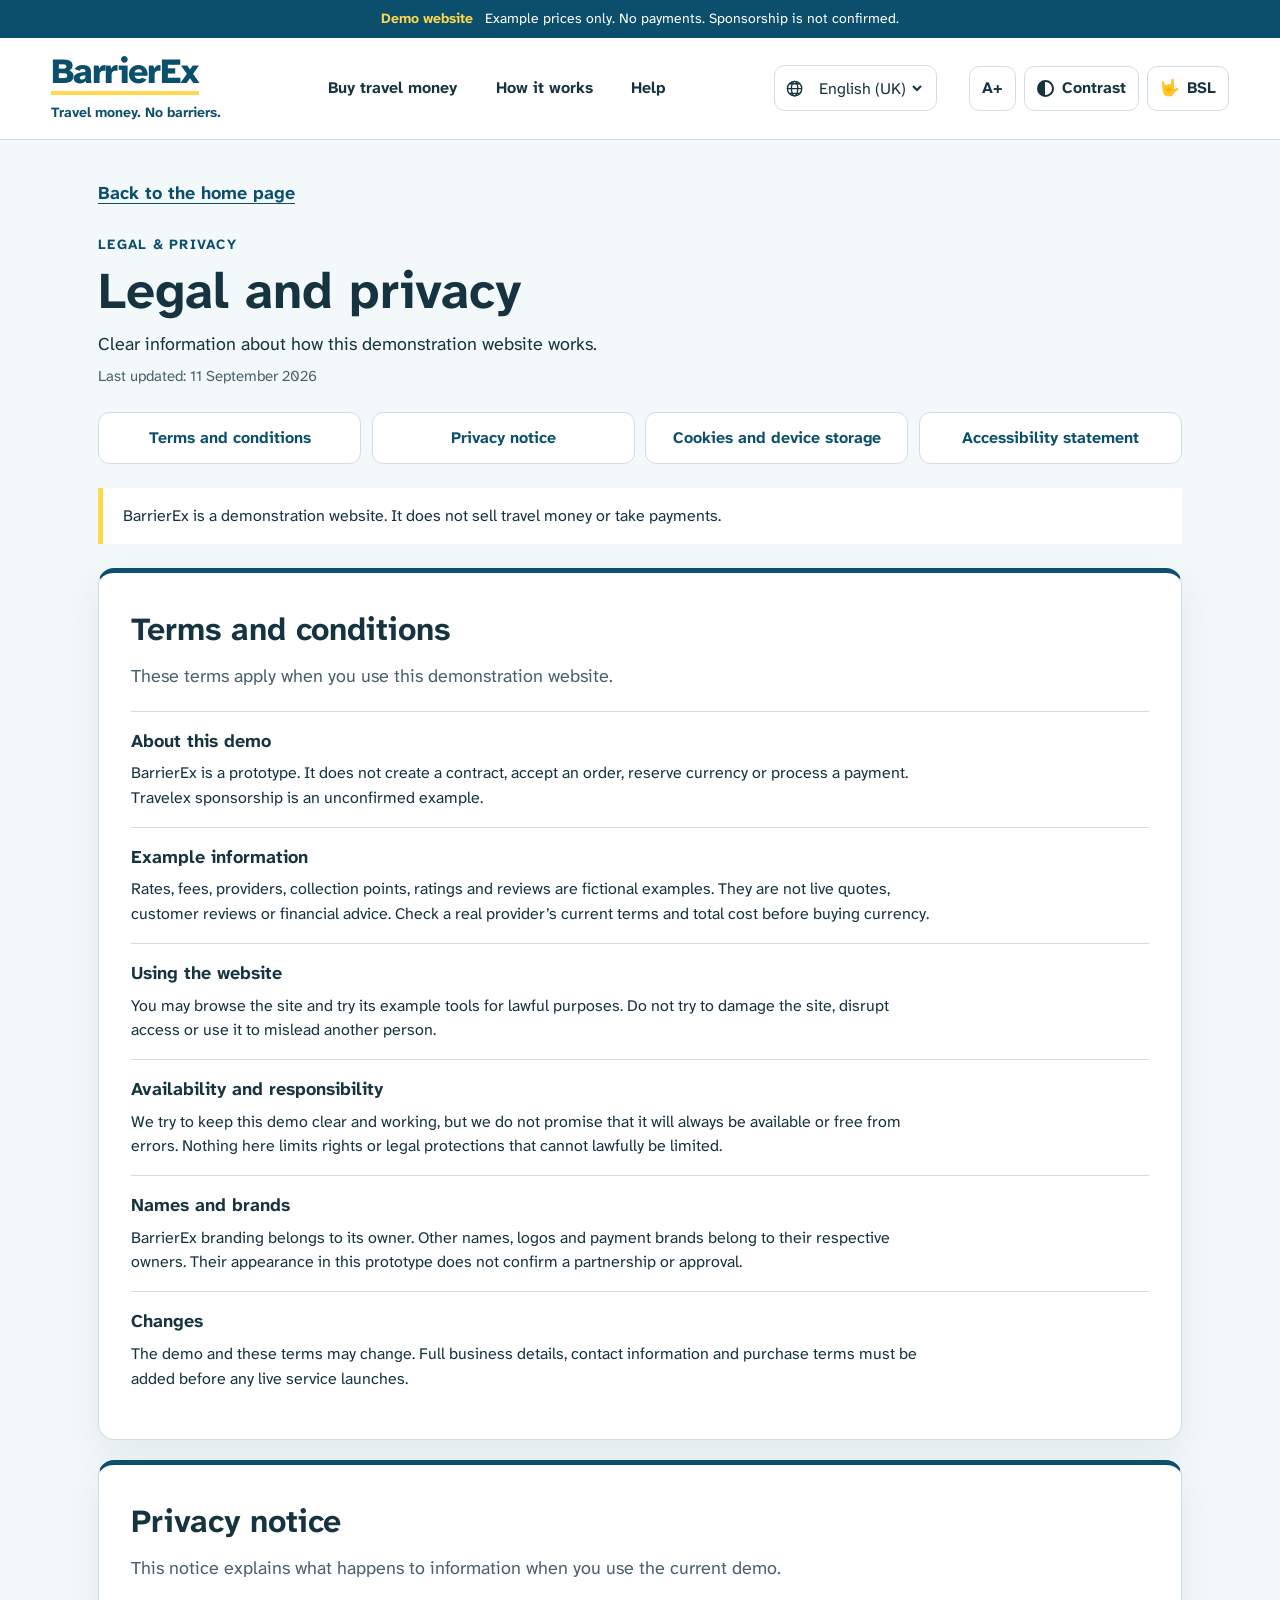
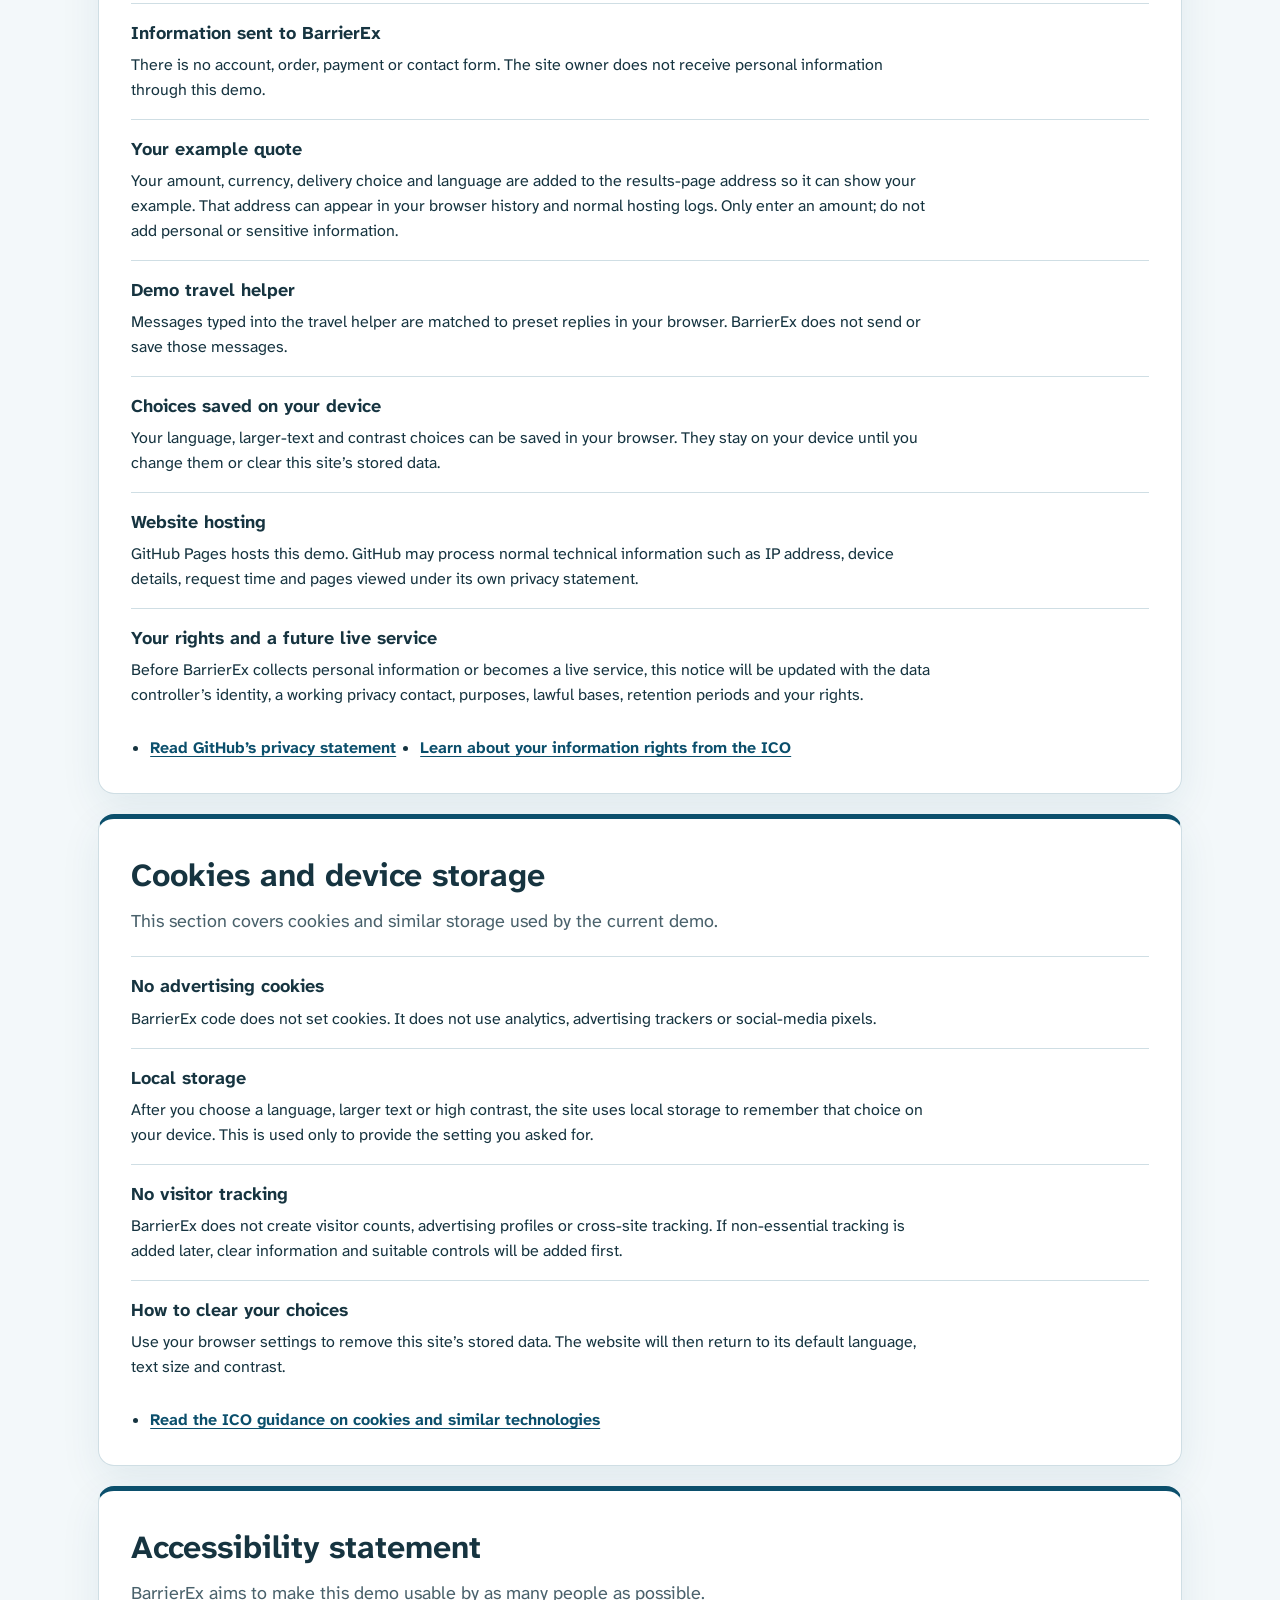
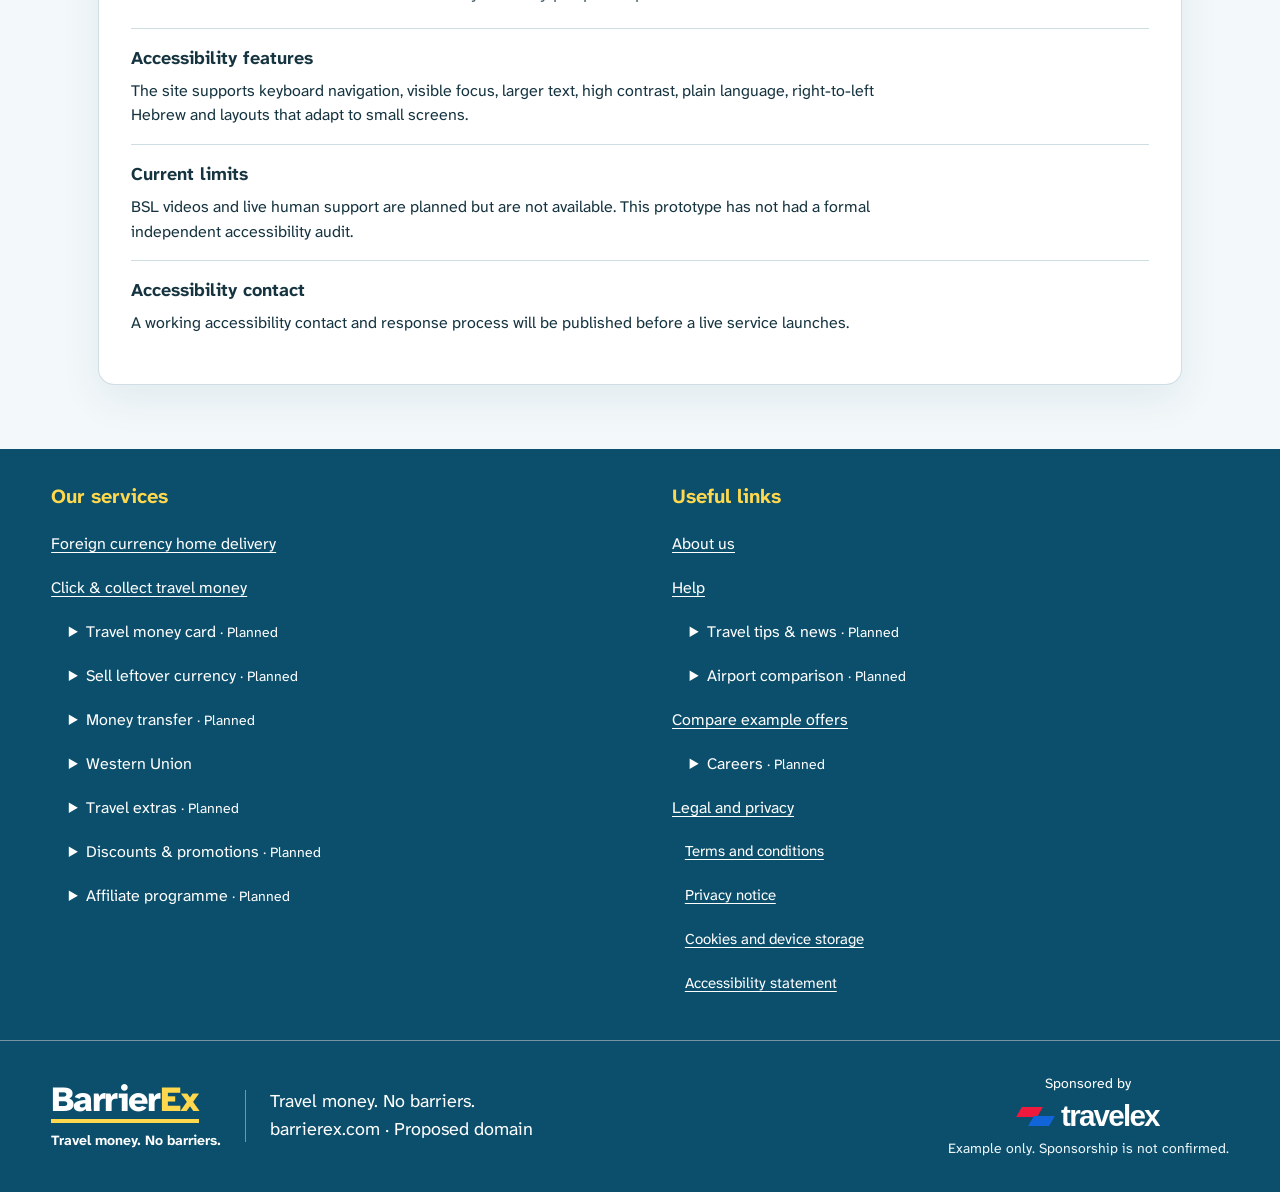
==== commit 84a1ed05: "Improve BarrierEx site-wide colour contrast" ====
--- a/legal.html
+++ b/legal.html
@@ -12,7 +12,7 @@
     <title data-i18n="legalPageTitle">Legal and privacy — BarrierEx</title>
     <link rel="icon" href="favicon.svg?v=teal" type="image/svg+xml" />
     <link rel="preload" href="atkinson-hyperlegible-next.ttf" as="font" type="font/ttf" crossorigin />
-    <link rel="stylesheet" href="styles.css?v=20260911-legal" />
+    <link rel="stylesheet" href="styles.css?v=20260911-contrast" />
     <script src="languages.js?v=20260911-legal" defer></script>
     <script src="app.js?v=20260910-mobile-teal" defer></script>
   </head>
--- a/styles.css
+++ b/styles.css
@@ -424,7 +424,8 @@
 .how-section { padding-bottom: 4rem; }
 .section-heading { max-width: 720px; }
 .section-heading h2 { margin: 0; font-size: clamp(2rem, 3.5vw, 3rem); line-height: 1.15; letter-spacing: -0.025em; }
-.section-heading > p:last-child { margin: 1.15rem 0 0; color: var(--muted); font-size: 1.125rem; }
+.inclusion-section .section-heading > p:last-child,
+.how-section .section-heading > p:last-child { margin: 1.15rem 0 0; color: var(--muted); font-size: 1.125rem; }
 .inclusion-stats { display: grid; grid-template-columns: repeat(2, minmax(0, 1fr)); gap: 1.25rem; margin-top: 2rem; }
 .stat-card { padding: clamp(1.25rem, 3vw, 2rem); border: 1px solid var(--line); border-top: 5px solid var(--blue); border-radius: 1rem; background: var(--surface); }
 .stat-card:nth-child(2) { border-top-color: var(--yellow); }
@@ -449,7 +450,9 @@
   background: var(--blue);
   color: white;
 }
-.values-section .eyebrow { color: white; }
+.values-section .eyebrow { color: var(--yellow); }
+.values-section .section-heading h2,
+.values-section .section-heading > p:not(.eyebrow) { color: #ffffff; }
 .values-grid { margin: 2.25rem 0 0; display: grid; grid-template-columns: repeat(4, minmax(0, 1fr)); gap: 1.5rem; }
 .values-grid > div { padding-top: 1.25rem; border-top: 2px solid var(--yellow); min-width: 0; }
 .values-grid dt { font-size: 1.25rem; font-weight: 700; overflow-wrap: break-word; }
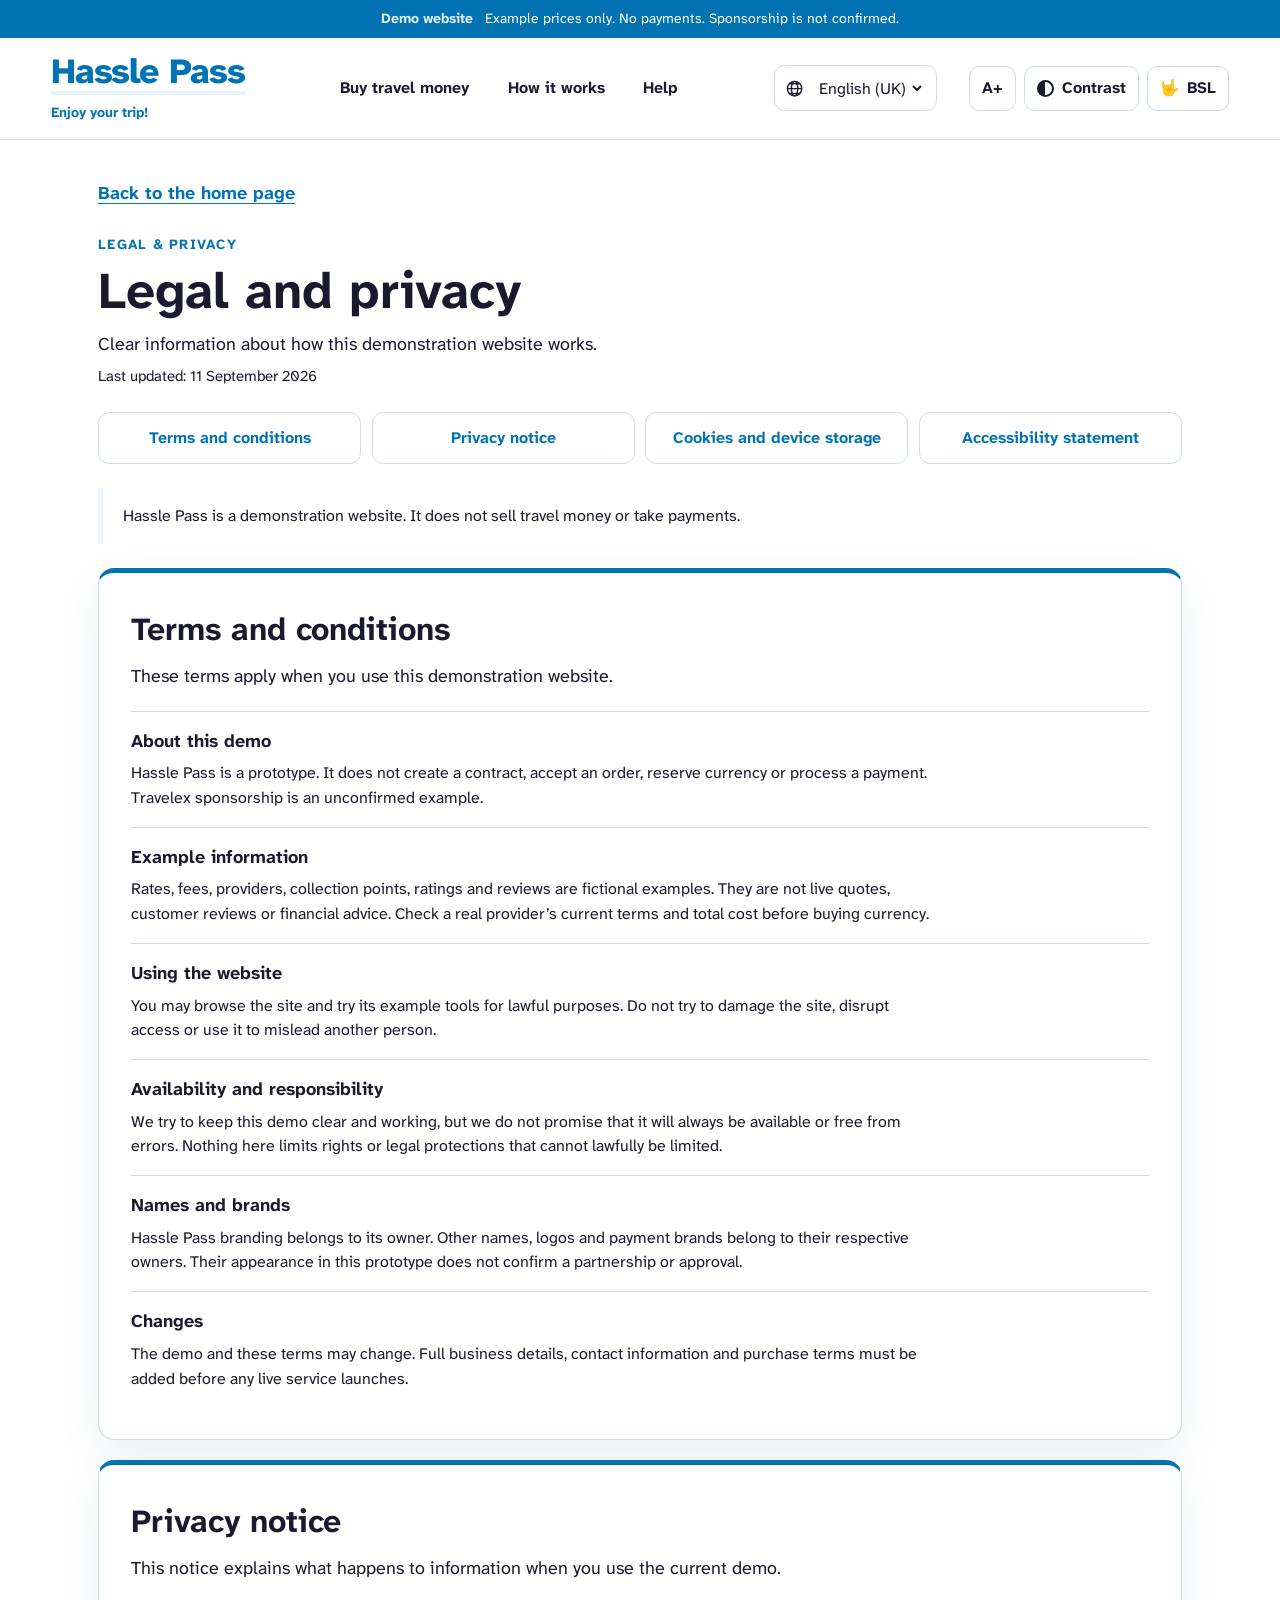
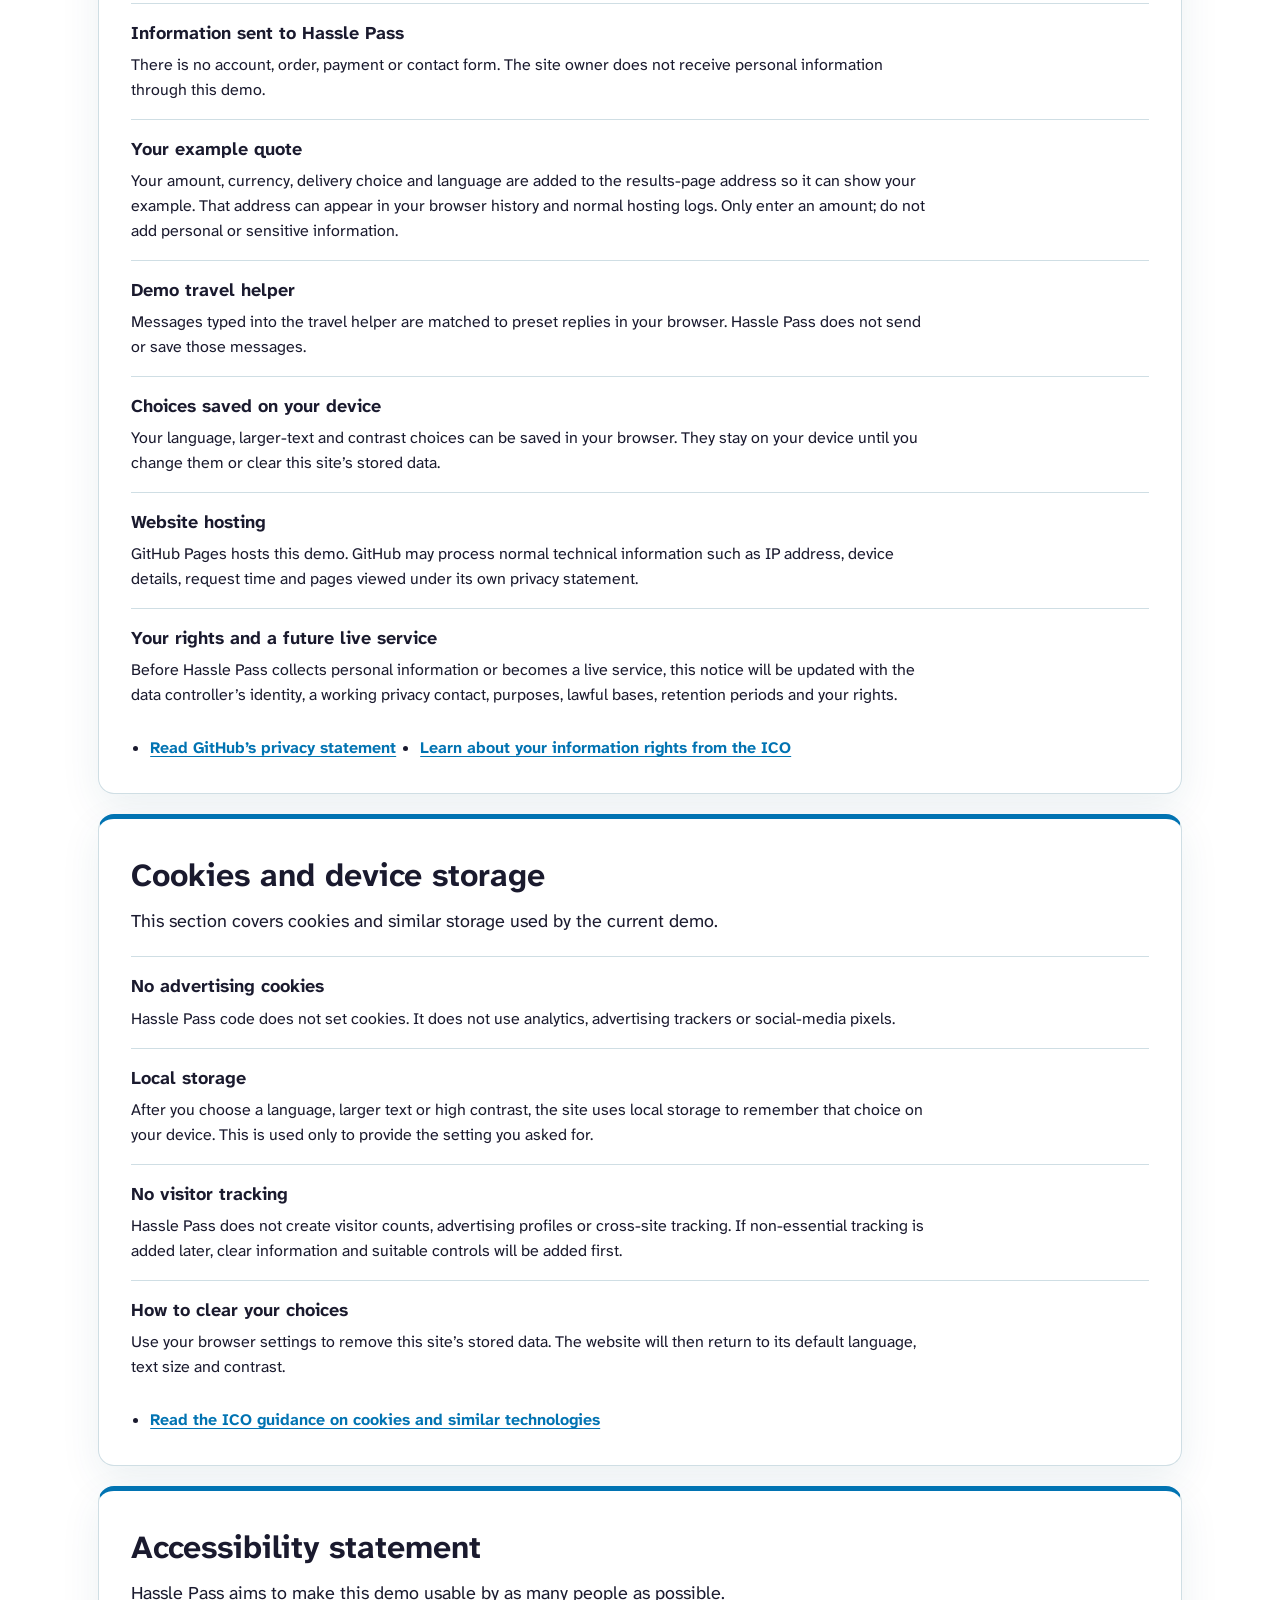
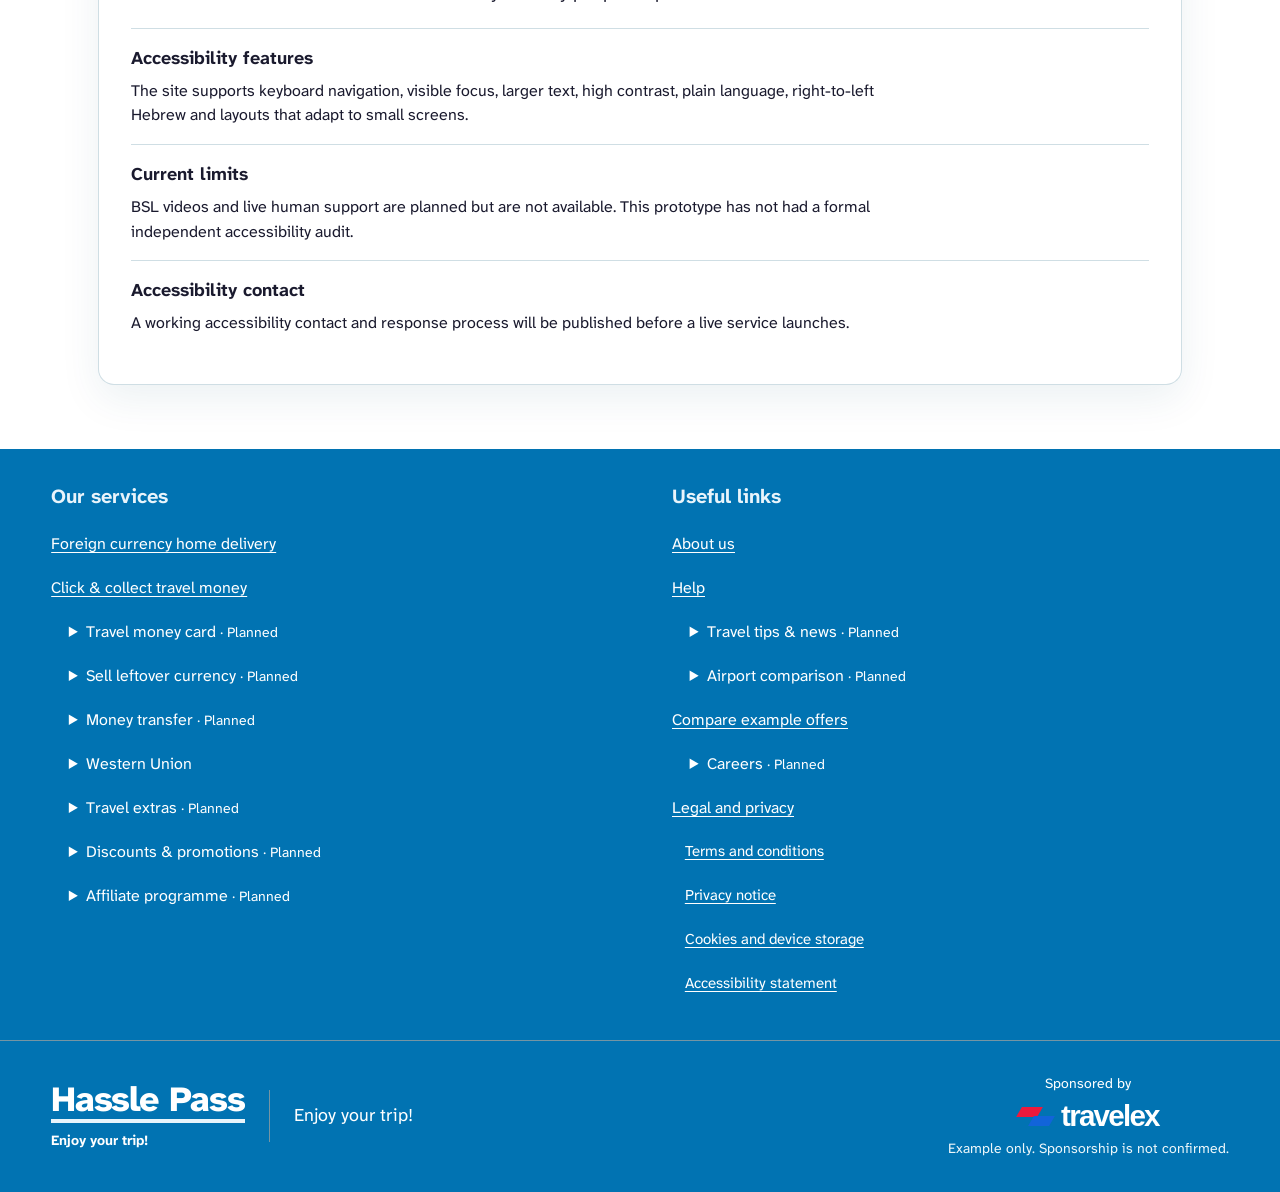
==== commit 22b234b5: "Rebrand travel money demo as Hassle Pass with blue and white palette" ====
--- a/legal.html
+++ b/legal.html
@@ -3,18 +3,18 @@
   <head>
     <meta charset="utf-8" />
     <meta name="viewport" content="width=device-width, initial-scale=1" />
-    <meta name="theme-color" content="#0B4F6C" />
+    <meta name="theme-color" content="#0173B2" />
     <meta
       name="description"
       data-i18n-content="legalPageDescription"
-      content="Terms, privacy, cookies and accessibility information for the BarrierEx travel money demo."
+      content="Terms, privacy, cookies and accessibility information for the Hassle Pass travel money demo."
     />
-    <title data-i18n="legalPageTitle">Legal and privacy — BarrierEx</title>
-    <link rel="icon" href="favicon.svg?v=teal" type="image/svg+xml" />
+    <title data-i18n="legalPageTitle">Legal and privacy — Hassle Pass</title>
+    <link rel="icon" href="favicon.svg?v=20260925-hassle-pass" type="image/svg+xml" />
     <link rel="preload" href="atkinson-hyperlegible-next.ttf" as="font" type="font/ttf" crossorigin />
-    <link rel="stylesheet" href="styles.css?v=20260911-contrast" />
-    <script src="languages.js?v=20260911-legal" defer></script>
-    <script src="app.js?v=20260910-mobile-teal" defer></script>
+    <link rel="stylesheet" href="styles.css?v=20260925-hassle-pass" />
+    <script src="languages.js?v=20260925-hassle-pass" defer></script>
+    <script src="app.js?v=20260925-hassle-pass" defer></script>
   </head>
   <body>
     <a class="skip-link" href="#legal-content" data-i18n="legalSkip">Skip to legal information</a>
@@ -25,9 +25,9 @@
     </div>
 
     <header class="site-header">
-      <a class="brand" href="index.html" data-i18n-aria-label="brandHome" aria-label="BarrierEx Travel Money home">
-        <span class="brand-main barrier-wordmark">Barrier<span class="brand-ex">Ex</span></span>
-        <span class="brand-sub brand-tagline" data-i18n="tagline">Travel money. No barriers.</span>
+      <a class="brand" href="index.html" data-i18n-aria-label="brandHome" aria-label="Hassle Pass Travel Money home">
+        <span class="brand-main barrier-wordmark">Hassle Pass</span>
+        <span class="brand-sub brand-tagline" data-i18n="tagline">Enjoy your trip!</span>
       </a>
 
       <button class="menu-toggle" type="button" aria-expanded="false" aria-controls="main-nav">
@@ -89,29 +89,29 @@
         <a href="#accessibility" data-i18n="accessibilityLink">Accessibility statement</a>
       </nav>
 
-      <aside class="results-notice legal-notice" role="note" data-i18n="legalDemoNotice">BarrierEx is a demonstration website. It does not sell travel money or take payments.</aside>
+      <aside class="results-notice legal-notice" role="note" data-i18n="legalDemoNotice">Hassle Pass is a demonstration website. It does not sell travel money or take payments.</aside>
 
       <div class="legal-stack">
         <section id="terms" class="legal-card">
           <h2 data-i18n="termsLink">Terms and conditions</h2>
           <p class="legal-lead" data-i18n="termsLead">These terms apply when you use this demonstration website.</p>
-          <div class="legal-topic"><h3 data-i18n="termsDemoTitle">About this demo</h3><p data-i18n="termsDemoText">BarrierEx is a prototype. It does not create a contract, accept an order, reserve currency or process a payment. Travelex sponsorship is an unconfirmed example.</p></div>
+          <div class="legal-topic"><h3 data-i18n="termsDemoTitle">About this demo</h3><p data-i18n="termsDemoText">Hassle Pass is a prototype. It does not create a contract, accept an order, reserve currency or process a payment. Travelex sponsorship is an unconfirmed example.</p></div>
           <div class="legal-topic"><h3 data-i18n="termsInfoTitle">Example information</h3><p data-i18n="termsInfoText">Rates, fees, providers, collection points, ratings and reviews are fictional examples. They are not live quotes, customer reviews or financial advice. Check a real provider’s current terms and total cost before buying currency.</p></div>
           <div class="legal-topic"><h3 data-i18n="termsUseTitle">Using the website</h3><p data-i18n="termsUseText">You may browse the site and try its example tools for lawful purposes. Do not try to damage the site, disrupt access or use it to mislead another person.</p></div>
           <div class="legal-topic"><h3 data-i18n="termsAvailabilityTitle">Availability and responsibility</h3><p data-i18n="termsAvailabilityText">We try to keep this demo clear and working, but we do not promise that it will always be available or free from errors. Nothing here limits rights or legal protections that cannot lawfully be limited.</p></div>
-          <div class="legal-topic"><h3 data-i18n="termsBrandsTitle">Names and brands</h3><p data-i18n="termsBrandsText">BarrierEx branding belongs to its owner. Other names, logos and payment brands belong to their respective owners. Their appearance in this prototype does not confirm a partnership or approval.</p></div>
+          <div class="legal-topic"><h3 data-i18n="termsBrandsTitle">Names and brands</h3><p data-i18n="termsBrandsText">Hassle Pass branding belongs to its owner. Other names, logos and payment brands belong to their respective owners. Their appearance in this prototype does not confirm a partnership or approval.</p></div>
           <div class="legal-topic"><h3 data-i18n="termsChangesTitle">Changes</h3><p data-i18n="termsChangesText">The demo and these terms may change. Full business details, contact information and purchase terms must be added before any live service launches.</p></div>
         </section>
 
         <section id="privacy" class="legal-card">
           <h2 data-i18n="privacyLink">Privacy notice</h2>
           <p class="legal-lead" data-i18n="privacyLead">This notice explains what happens to information when you use the current demo.</p>
-          <div class="legal-topic"><h3 data-i18n="privacyCollectTitle">Information sent to BarrierEx</h3><p data-i18n="privacyCollectText">There is no account, order, payment or contact form. The site owner does not receive personal information through this demo.</p></div>
+          <div class="legal-topic"><h3 data-i18n="privacyCollectTitle">Information sent to Hassle Pass</h3><p data-i18n="privacyCollectText">There is no account, order, payment or contact form. The site owner does not receive personal information through this demo.</p></div>
           <div class="legal-topic"><h3 data-i18n="privacyQuoteTitle">Your example quote</h3><p data-i18n="privacyQuoteText">Your amount, currency, delivery choice and language are added to the results-page address so it can show your example. That address can appear in your browser history and normal hosting logs. Only enter an amount; do not add personal or sensitive information.</p></div>
-          <div class="legal-topic"><h3 data-i18n="privacyChatTitle">Demo travel helper</h3><p data-i18n="privacyChatText">Messages typed into the travel helper are matched to preset replies in your browser. BarrierEx does not send or save those messages.</p></div>
+          <div class="legal-topic"><h3 data-i18n="privacyChatTitle">Demo travel helper</h3><p data-i18n="privacyChatText">Messages typed into the travel helper are matched to preset replies in your browser. Hassle Pass does not send or save those messages.</p></div>
           <div class="legal-topic"><h3 data-i18n="privacyStorageTitle">Choices saved on your device</h3><p data-i18n="privacyStorageText">Your language, larger-text and contrast choices can be saved in your browser. They stay on your device until you change them or clear this site’s stored data.</p></div>
           <div class="legal-topic"><h3 data-i18n="privacyHostingTitle">Website hosting</h3><p data-i18n="privacyHostingText">GitHub Pages hosts this demo. GitHub may process normal technical information such as IP address, device details, request time and pages viewed under its own privacy statement.</p></div>
-          <div class="legal-topic"><h3 data-i18n="privacyRightsTitle">Your rights and a future live service</h3><p data-i18n="privacyRightsText">Before BarrierEx collects personal information or becomes a live service, this notice will be updated with the data controller’s identity, a working privacy contact, purposes, lawful bases, retention periods and your rights.</p></div>
+          <div class="legal-topic"><h3 data-i18n="privacyRightsTitle">Your rights and a future live service</h3><p data-i18n="privacyRightsText">Before Hassle Pass collects personal information or becomes a live service, this notice will be updated with the data controller’s identity, a working privacy contact, purposes, lawful bases, retention periods and your rights.</p></div>
           <ul class="legal-source-links">
             <li><a href="https://docs.github.com/en/site-policy/privacy-policies/github-general-privacy-statement" data-i18n="githubPrivacy">Read GitHub’s privacy statement</a></li>
             <li><a href="https://ico.org.uk/for-the-public/" data-i18n="icoRights">Learn about your information rights from the ICO</a></li>
@@ -121,9 +121,9 @@
         <section id="cookies" class="legal-card">
           <h2 data-i18n="cookiesLink">Cookies and device storage</h2>
           <p class="legal-lead" data-i18n="cookiesLead">This section covers cookies and similar storage used by the current demo.</p>
-          <div class="legal-topic"><h3 data-i18n="cookiesSiteTitle">No advertising cookies</h3><p data-i18n="cookiesSiteText">BarrierEx code does not set cookies. It does not use analytics, advertising trackers or social-media pixels.</p></div>
+          <div class="legal-topic"><h3 data-i18n="cookiesSiteTitle">No advertising cookies</h3><p data-i18n="cookiesSiteText">Hassle Pass code does not set cookies. It does not use analytics, advertising trackers or social-media pixels.</p></div>
           <div class="legal-topic"><h3 data-i18n="cookiesStorageTitle">Local storage</h3><p data-i18n="cookiesStorageText">After you choose a language, larger text or high contrast, the site uses local storage to remember that choice on your device. This is used only to provide the setting you asked for.</p></div>
-          <div class="legal-topic"><h3 data-i18n="cookiesTrackingTitle">No visitor tracking</h3><p data-i18n="cookiesTrackingText">BarrierEx does not create visitor counts, advertising profiles or cross-site tracking. If non-essential tracking is added later, clear information and suitable controls will be added first.</p></div>
+          <div class="legal-topic"><h3 data-i18n="cookiesTrackingTitle">No visitor tracking</h3><p data-i18n="cookiesTrackingText">Hassle Pass does not create visitor counts, advertising profiles or cross-site tracking. If non-essential tracking is added later, clear information and suitable controls will be added first.</p></div>
           <div class="legal-topic"><h3 data-i18n="cookiesControlTitle">How to clear your choices</h3><p data-i18n="cookiesControlText">Use your browser settings to remove this site’s stored data. The website will then return to its default language, text size and contrast.</p></div>
           <ul class="legal-source-links">
             <li><a href="https://ico.org.uk/for-organisations/direct-marketing-and-privacy-and-electronic-communications/guide-to-pecr/cookies-and-similar-technologies/" data-i18n="icoCookies">Read the ICO guidance on cookies and similar technologies</a></li>
@@ -132,7 +132,7 @@
 
         <section id="accessibility" class="legal-card">
           <h2 data-i18n="accessibilityLink">Accessibility statement</h2>
-          <p class="legal-lead" data-i18n="accessLead">BarrierEx aims to make this demo usable by as many people as possible.</p>
+          <p class="legal-lead" data-i18n="accessLead">Hassle Pass aims to make this demo usable by as many people as possible.</p>
           <div class="legal-topic"><h3 data-i18n="accessFeaturesTitle">Accessibility features</h3><p data-i18n="accessFeaturesText">The site supports keyboard navigation, visible focus, larger text, high contrast, plain language, right-to-left Hebrew and layouts that adapt to small screens.</p></div>
           <div class="legal-topic"><h3 data-i18n="accessLimitsTitle">Current limits</h3><p data-i18n="accessLimitsText">BSL videos and live human support are planned but are not available. This prototype has not had a formal independent accessibility audit.</p></div>
           <div class="legal-topic"><h3 data-i18n="accessFeedbackTitle">Accessibility contact</h3><p data-i18n="accessFeedbackText">A working accessibility contact and response process will be published before a live service launches.</p></div>
@@ -177,12 +177,12 @@
 
     <footer class="site-footer">
       <div class="footer-brand">
-        <a class="brand brand-inverse" href="index.html" data-i18n-aria-label="brandHome" aria-label="BarrierEx Travel Money home">
-          <span class="brand-main barrier-wordmark">Barrier<span class="brand-ex">Ex</span></span>
-          <span class="brand-sub brand-tagline" data-i18n="tagline">Travel money. No barriers.</span>
+        <a class="brand brand-inverse" href="index.html" data-i18n-aria-label="brandHome" aria-label="Hassle Pass Travel Money home">
+          <span class="brand-main barrier-wordmark">Hassle Pass</span>
+          <span class="brand-sub brand-tagline" data-i18n="tagline">Enjoy your trip!</span>
         </a>
         <span class="footer-divider" aria-hidden="true"></span>
-        <div><p data-i18n="tagline">Travel money. No barriers.</p><p class="proposed-domain" data-i18n="proposedDomain">barrierex.com · Proposed domain</p></div>
+        <div><p data-i18n="tagline">Enjoy your trip!</p></div>
       </div>
 
       <div class="sponsor-example" data-i18n-aria-label="sponsorAria" aria-label="Example Travelex sponsorship. Not confirmed.">
--- a/styles.css
+++ b/styles.css
@@ -7,16 +7,16 @@
 }
 
 :root {
-  --navy: #0b4f6c;
-  --blue: #0b4f6c;
-  --blue-hover: #073b51;
-  --blue-soft: #e8f3f6;
-  --yellow: #ffd84d;
-  --ink: #163440;
-  --muted: #49616b;
+  --navy: #0173B2;
+  --blue: #0173B2;
+  --blue-hover: #005B8D;
+  --blue-soft: #E8F4FB;
+  --yellow: #E8F4FB;
+  --ink: #1A1A2E;
+  --muted: #1A1A2E;
   --line: #cfdee4;
   --surface: #ffffff;
-  --page: #f3f8fa;
+  --page: #FFFFFF;
   --shadow: 0 14px 40px rgba(11, 79, 108, 0.08);
   --body-scale: 1;
 }
@@ -191,7 +191,7 @@
   font-weight: 700;
   text-decoration: none;
 }
-.header-cta:hover { background: #ffe582; }
+.header-cta:hover { background: #D1EAF8; }
 .menu-toggle { display: none; }
 
 /* Quote first in the document and on mobile; hero on the left on desktop. */
@@ -629,7 +629,7 @@
 .best-offer { border: 2px solid var(--blue); }
 .offer-provider h2 { font-size: 1.25rem; margin: 0.25rem 0 0.65rem; }
 .offer-caption, .offer-metric dt { display: block; font-size: 0.875rem; color: var(--muted); }
-.best-badge { display: inline-block; border-radius: 0.4rem; padding: 0.2rem 0.5rem; background: var(--yellow); color: #163440; font-size: 0.875rem; font-weight: 700; }
+.best-badge { display: inline-block; border-radius: 0.4rem; padding: 0.2rem 0.5rem; background: var(--yellow); color: #1A1A2E; font-size: 0.875rem; font-weight: 700; }
 .offer-numbers { display: grid; grid-template-columns: minmax(0, 1.3fr) minmax(0, 1fr); gap: 0.6rem 1rem; margin: 0; }
 .offer-amount { grid-row: span 2; }
 .offer-metric dd { margin: 0.2rem 0 0; font-size: 1rem; font-weight: 700; overflow-wrap: anywhere; }
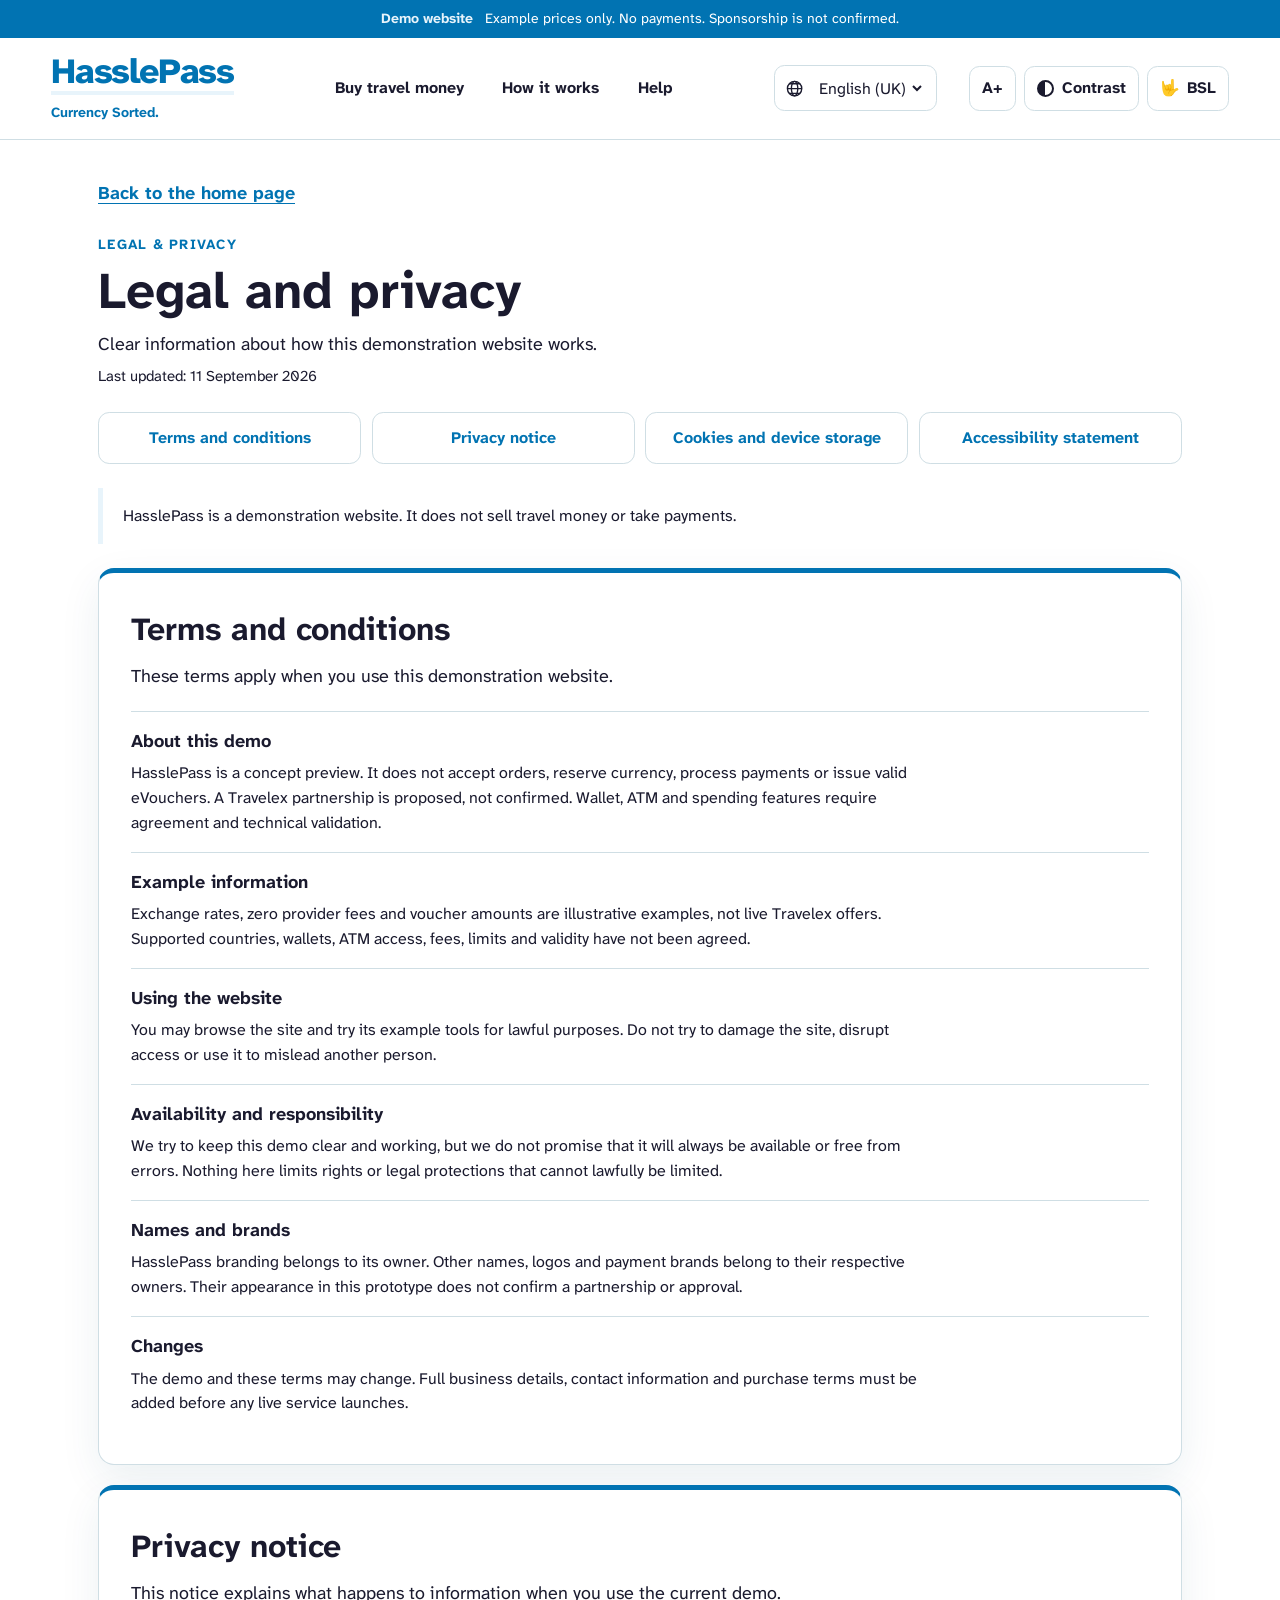
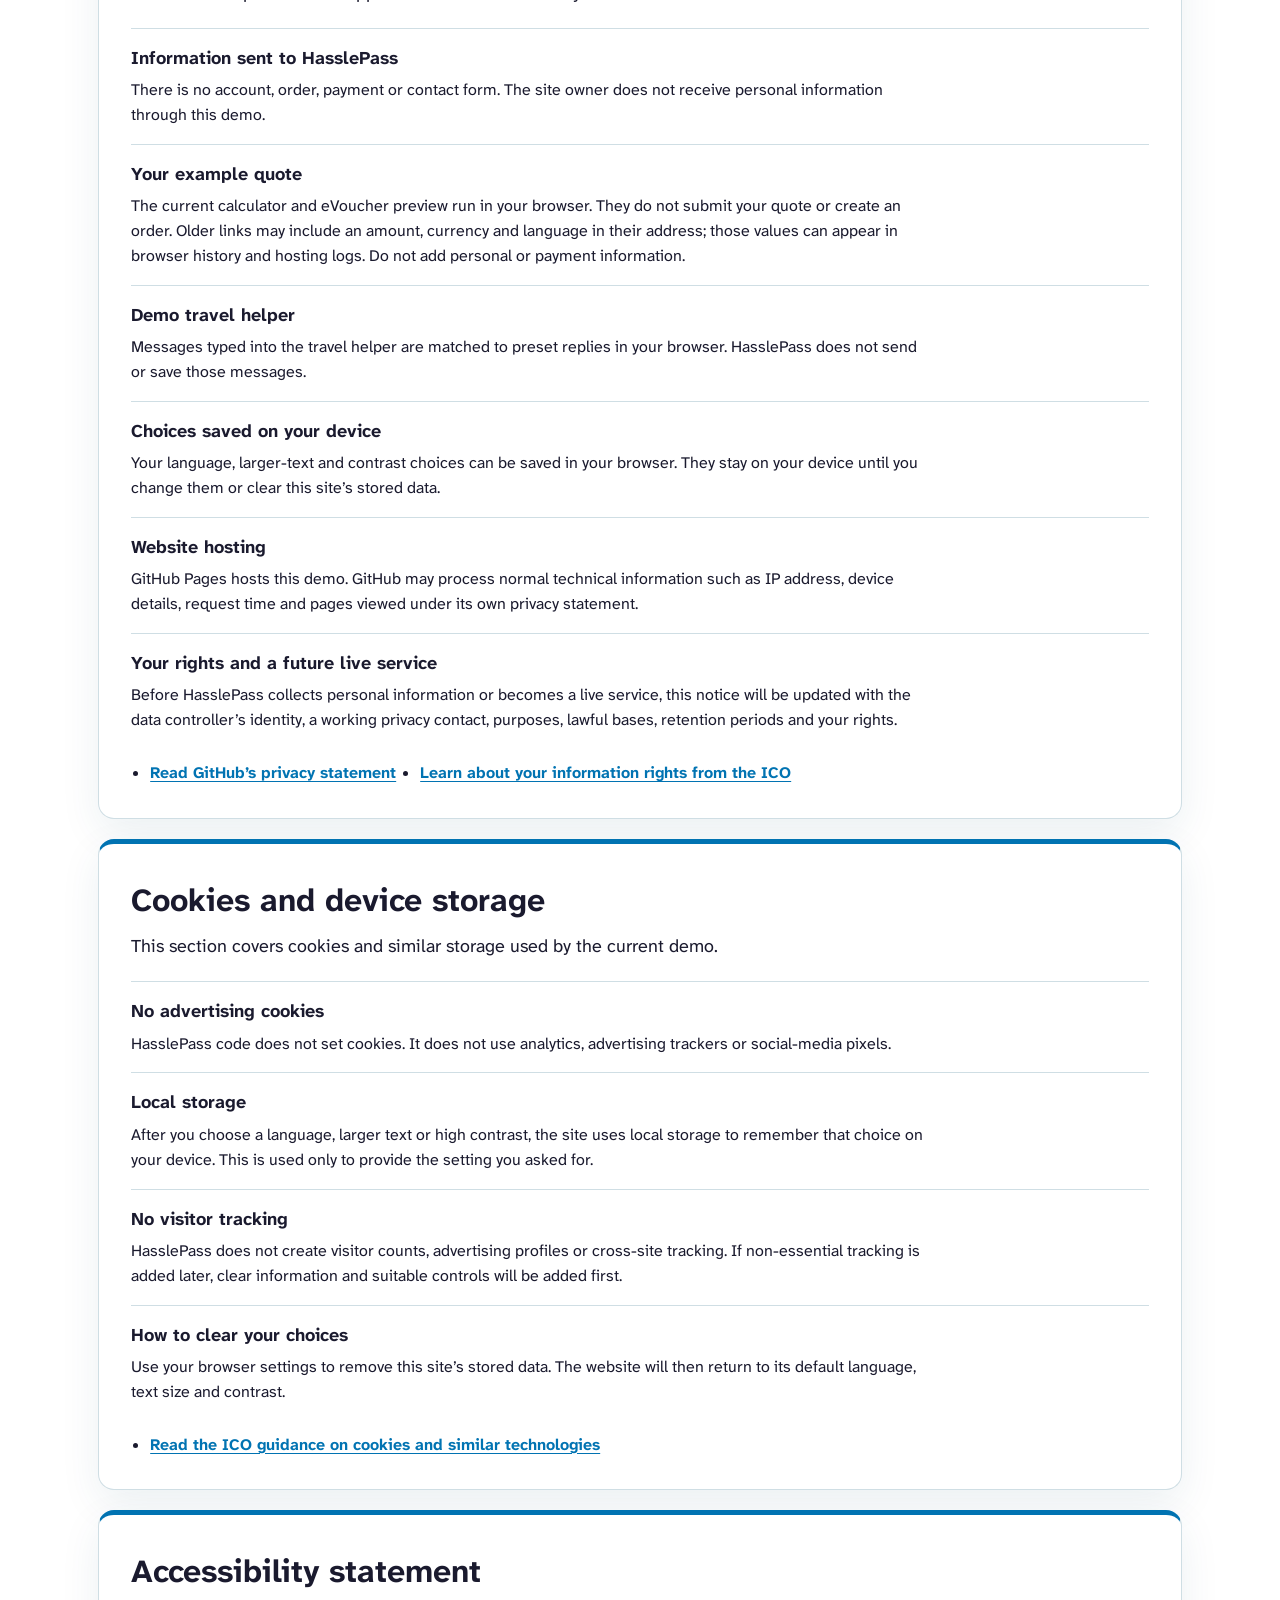
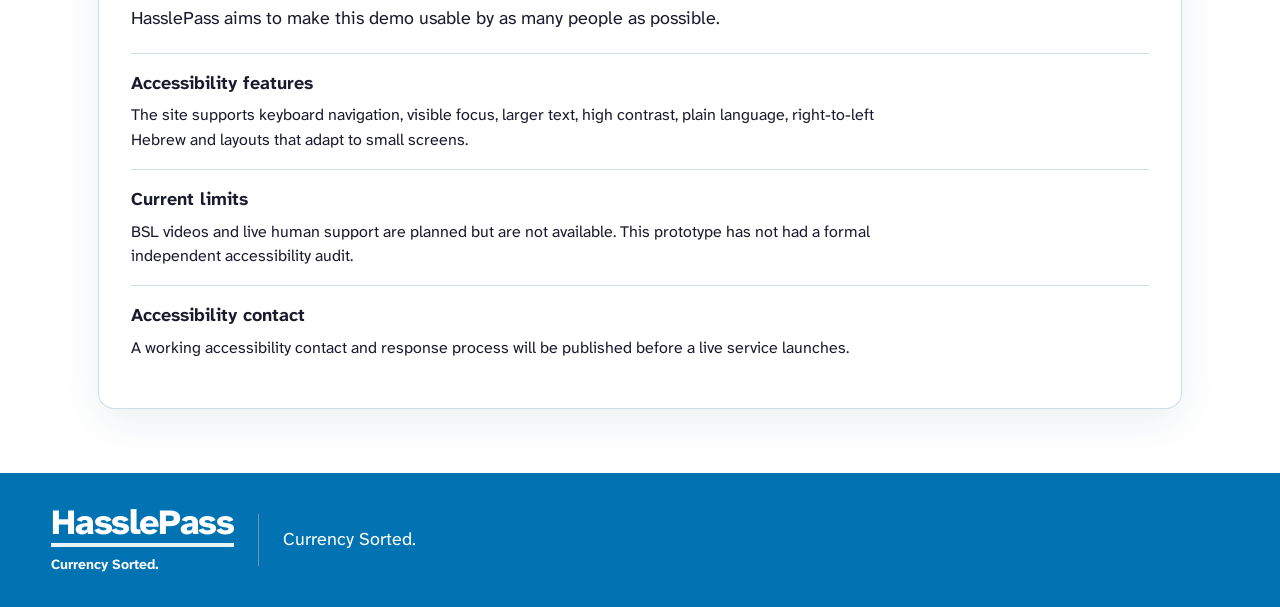
==== commit 56bed24e: "Match HasslePass design and proposed eVoucher journey to partnership brief" ====
--- a/legal.html
+++ b/legal.html
@@ -7,14 +7,14 @@
     <meta
       name="description"
       data-i18n-content="legalPageDescription"
-      content="Terms, privacy, cookies and accessibility information for the Hassle Pass travel money demo."
+      content="Terms, privacy, cookies and accessibility information for the HasslePass travel money demo."
     />
-    <title data-i18n="legalPageTitle">Legal and privacy — Hassle Pass</title>
-    <link rel="icon" href="favicon.svg?v=20260925-hassle-pass" type="image/svg+xml" />
+    <title data-i18n="legalPageTitle">Legal and privacy — HasslePass</title>
+    <link rel="icon" href="favicon.svg?v=20260928-hasslepass" type="image/svg+xml" />
     <link rel="preload" href="atkinson-hyperlegible-next.ttf" as="font" type="font/ttf" crossorigin />
-    <link rel="stylesheet" href="styles.css?v=20260925-hassle-pass" />
-    <script src="languages.js?v=20260925-hassle-pass" defer></script>
-    <script src="app.js?v=20260925-hassle-pass" defer></script>
+    <link rel="stylesheet" href="styles.css?v=20260928-hasslepass" />
+    <script src="languages.js?v=20260928-hasslepass" defer></script>
+    <script src="app.js?v=20260928-hasslepass" defer></script>
   </head>
   <body>
     <a class="skip-link" href="#legal-content" data-i18n="legalSkip">Skip to legal information</a>
@@ -25,9 +25,9 @@
     </div>
 
     <header class="site-header">
-      <a class="brand" href="index.html" data-i18n-aria-label="brandHome" aria-label="Hassle Pass Travel Money home">
-        <span class="brand-main barrier-wordmark">Hassle Pass</span>
-        <span class="brand-sub brand-tagline" data-i18n="tagline">Enjoy your trip!</span>
+      <a class="brand" href="index.html" data-i18n-aria-label="brandHome" aria-label="HasslePass Travel Money home">
+        <span class="brand-main barrier-wordmark">HasslePass</span>
+        <span class="brand-sub brand-tagline" data-i18n="tagline">Currency Sorted.</span>
       </a>
 
       <button class="menu-toggle" type="button" aria-expanded="false" aria-controls="main-nav">
@@ -89,29 +89,29 @@
         <a href="#accessibility" data-i18n="accessibilityLink">Accessibility statement</a>
       </nav>
 
-      <aside class="results-notice legal-notice" role="note" data-i18n="legalDemoNotice">Hassle Pass is a demonstration website. It does not sell travel money or take payments.</aside>
+      <aside class="results-notice legal-notice" role="note" data-i18n="legalDemoNotice">HasslePass is a demonstration website. It does not sell travel money or take payments.</aside>
 
       <div class="legal-stack">
         <section id="terms" class="legal-card">
           <h2 data-i18n="termsLink">Terms and conditions</h2>
           <p class="legal-lead" data-i18n="termsLead">These terms apply when you use this demonstration website.</p>
-          <div class="legal-topic"><h3 data-i18n="termsDemoTitle">About this demo</h3><p data-i18n="termsDemoText">Hassle Pass is a prototype. It does not create a contract, accept an order, reserve currency or process a payment. Travelex sponsorship is an unconfirmed example.</p></div>
-          <div class="legal-topic"><h3 data-i18n="termsInfoTitle">Example information</h3><p data-i18n="termsInfoText">Rates, fees, providers, collection points, ratings and reviews are fictional examples. They are not live quotes, customer reviews or financial advice. Check a real provider’s current terms and total cost before buying currency.</p></div>
+          <div class="legal-topic"><h3 data-i18n="termsDemoTitle">About this demo</h3><p data-i18n="termsDemoText">HasslePass is a concept preview. It does not accept orders, reserve currency, process payments or issue valid eVouchers. A Travelex partnership is proposed, not confirmed. Wallet, ATM and spending features require agreement and technical validation.</p></div>
+          <div class="legal-topic"><h3 data-i18n="termsInfoTitle">Example information</h3><p data-i18n="termsInfoText">Exchange rates, zero provider fees and voucher amounts are illustrative examples, not live Travelex offers. Supported countries, wallets, ATM access, fees, limits and validity have not been agreed.</p></div>
           <div class="legal-topic"><h3 data-i18n="termsUseTitle">Using the website</h3><p data-i18n="termsUseText">You may browse the site and try its example tools for lawful purposes. Do not try to damage the site, disrupt access or use it to mislead another person.</p></div>
           <div class="legal-topic"><h3 data-i18n="termsAvailabilityTitle">Availability and responsibility</h3><p data-i18n="termsAvailabilityText">We try to keep this demo clear and working, but we do not promise that it will always be available or free from errors. Nothing here limits rights or legal protections that cannot lawfully be limited.</p></div>
-          <div class="legal-topic"><h3 data-i18n="termsBrandsTitle">Names and brands</h3><p data-i18n="termsBrandsText">Hassle Pass branding belongs to its owner. Other names, logos and payment brands belong to their respective owners. Their appearance in this prototype does not confirm a partnership or approval.</p></div>
+          <div class="legal-topic"><h3 data-i18n="termsBrandsTitle">Names and brands</h3><p data-i18n="termsBrandsText">HasslePass branding belongs to its owner. Other names, logos and payment brands belong to their respective owners. Their appearance in this prototype does not confirm a partnership or approval.</p></div>
           <div class="legal-topic"><h3 data-i18n="termsChangesTitle">Changes</h3><p data-i18n="termsChangesText">The demo and these terms may change. Full business details, contact information and purchase terms must be added before any live service launches.</p></div>
         </section>
 
         <section id="privacy" class="legal-card">
           <h2 data-i18n="privacyLink">Privacy notice</h2>
           <p class="legal-lead" data-i18n="privacyLead">This notice explains what happens to information when you use the current demo.</p>
-          <div class="legal-topic"><h3 data-i18n="privacyCollectTitle">Information sent to Hassle Pass</h3><p data-i18n="privacyCollectText">There is no account, order, payment or contact form. The site owner does not receive personal information through this demo.</p></div>
-          <div class="legal-topic"><h3 data-i18n="privacyQuoteTitle">Your example quote</h3><p data-i18n="privacyQuoteText">Your amount, currency, delivery choice and language are added to the results-page address so it can show your example. That address can appear in your browser history and normal hosting logs. Only enter an amount; do not add personal or sensitive information.</p></div>
-          <div class="legal-topic"><h3 data-i18n="privacyChatTitle">Demo travel helper</h3><p data-i18n="privacyChatText">Messages typed into the travel helper are matched to preset replies in your browser. Hassle Pass does not send or save those messages.</p></div>
+          <div class="legal-topic"><h3 data-i18n="privacyCollectTitle">Information sent to HasslePass</h3><p data-i18n="privacyCollectText">There is no account, order, payment or contact form. The site owner does not receive personal information through this demo.</p></div>
+          <div class="legal-topic"><h3 data-i18n="privacyQuoteTitle">Your example quote</h3><p data-i18n="privacyQuoteText">The current calculator and eVoucher preview run in your browser. They do not submit your quote or create an order. Older links may include an amount, currency and language in their address; those values can appear in browser history and hosting logs. Do not add personal or payment information.</p></div>
+          <div class="legal-topic"><h3 data-i18n="privacyChatTitle">Demo travel helper</h3><p data-i18n="privacyChatText">Messages typed into the travel helper are matched to preset replies in your browser. HasslePass does not send or save those messages.</p></div>
           <div class="legal-topic"><h3 data-i18n="privacyStorageTitle">Choices saved on your device</h3><p data-i18n="privacyStorageText">Your language, larger-text and contrast choices can be saved in your browser. They stay on your device until you change them or clear this site’s stored data.</p></div>
           <div class="legal-topic"><h3 data-i18n="privacyHostingTitle">Website hosting</h3><p data-i18n="privacyHostingText">GitHub Pages hosts this demo. GitHub may process normal technical information such as IP address, device details, request time and pages viewed under its own privacy statement.</p></div>
-          <div class="legal-topic"><h3 data-i18n="privacyRightsTitle">Your rights and a future live service</h3><p data-i18n="privacyRightsText">Before Hassle Pass collects personal information or becomes a live service, this notice will be updated with the data controller’s identity, a working privacy contact, purposes, lawful bases, retention periods and your rights.</p></div>
+          <div class="legal-topic"><h3 data-i18n="privacyRightsTitle">Your rights and a future live service</h3><p data-i18n="privacyRightsText">Before HasslePass collects personal information or becomes a live service, this notice will be updated with the data controller’s identity, a working privacy contact, purposes, lawful bases, retention periods and your rights.</p></div>
           <ul class="legal-source-links">
             <li><a href="https://docs.github.com/en/site-policy/privacy-policies/github-general-privacy-statement" data-i18n="githubPrivacy">Read GitHub’s privacy statement</a></li>
             <li><a href="https://ico.org.uk/for-the-public/" data-i18n="icoRights">Learn about your information rights from the ICO</a></li>
@@ -121,9 +121,9 @@
         <section id="cookies" class="legal-card">
           <h2 data-i18n="cookiesLink">Cookies and device storage</h2>
           <p class="legal-lead" data-i18n="cookiesLead">This section covers cookies and similar storage used by the current demo.</p>
-          <div class="legal-topic"><h3 data-i18n="cookiesSiteTitle">No advertising cookies</h3><p data-i18n="cookiesSiteText">Hassle Pass code does not set cookies. It does not use analytics, advertising trackers or social-media pixels.</p></div>
+          <div class="legal-topic"><h3 data-i18n="cookiesSiteTitle">No advertising cookies</h3><p data-i18n="cookiesSiteText">HasslePass code does not set cookies. It does not use analytics, advertising trackers or social-media pixels.</p></div>
           <div class="legal-topic"><h3 data-i18n="cookiesStorageTitle">Local storage</h3><p data-i18n="cookiesStorageText">After you choose a language, larger text or high contrast, the site uses local storage to remember that choice on your device. This is used only to provide the setting you asked for.</p></div>
-          <div class="legal-topic"><h3 data-i18n="cookiesTrackingTitle">No visitor tracking</h3><p data-i18n="cookiesTrackingText">Hassle Pass does not create visitor counts, advertising profiles or cross-site tracking. If non-essential tracking is added later, clear information and suitable controls will be added first.</p></div>
+          <div class="legal-topic"><h3 data-i18n="cookiesTrackingTitle">No visitor tracking</h3><p data-i18n="cookiesTrackingText">HasslePass does not create visitor counts, advertising profiles or cross-site tracking. If non-essential tracking is added later, clear information and suitable controls will be added first.</p></div>
           <div class="legal-topic"><h3 data-i18n="cookiesControlTitle">How to clear your choices</h3><p data-i18n="cookiesControlText">Use your browser settings to remove this site’s stored data. The website will then return to its default language, text size and contrast.</p></div>
           <ul class="legal-source-links">
             <li><a href="https://ico.org.uk/for-organisations/direct-marketing-and-privacy-and-electronic-communications/guide-to-pecr/cookies-and-similar-technologies/" data-i18n="icoCookies">Read the ICO guidance on cookies and similar technologies</a></li>
@@ -132,7 +132,7 @@
 
         <section id="accessibility" class="legal-card">
           <h2 data-i18n="accessibilityLink">Accessibility statement</h2>
-          <p class="legal-lead" data-i18n="accessLead">Hassle Pass aims to make this demo usable by as many people as possible.</p>
+          <p class="legal-lead" data-i18n="accessLead">HasslePass aims to make this demo usable by as many people as possible.</p>
           <div class="legal-topic"><h3 data-i18n="accessFeaturesTitle">Accessibility features</h3><p data-i18n="accessFeaturesText">The site supports keyboard navigation, visible focus, larger text, high contrast, plain language, right-to-left Hebrew and layouts that adapt to small screens.</p></div>
           <div class="legal-topic"><h3 data-i18n="accessLimitsTitle">Current limits</h3><p data-i18n="accessLimitsText">BSL videos and live human support are planned but are not available. This prototype has not had a formal independent accessibility audit.</p></div>
           <div class="legal-topic"><h3 data-i18n="accessFeedbackTitle">Accessibility contact</h3><p data-i18n="accessFeedbackText">A working accessibility contact and response process will be published before a live service launches.</p></div>
@@ -140,59 +140,17 @@
       </div>
     </main>
 
-    <div class="footer-directory">
-      <div class="footer-directory-inner">
-        <nav aria-labelledby="services-heading">
-          <h2 id="services-heading" data-i18n="servicesHeading">Our services</h2>
-          <ul>
-            <li><a href="index.html?delivery=home#quote" data-i18n="homeDelivery">Home delivery</a></li>
-            <li><a href="index.html?delivery=collection#quote" data-i18n="clickCollect">Click &amp; collect</a></li>
-            <li><details><summary><span data-i18n="moneyCard">Travel money card</span> <small>· <span data-i18n="planned">Planned</span></small></summary><p data-i18n="plannedNote">Not available in this demo. This is an idea for a future service; no bookings or applications are being taken.</p></details></li>
-<li><details><summary><span data-i18n="sellCurrency">Sell leftover currency</span> <small>· <span data-i18n="planned">Planned</span></small></summary><p data-i18n="plannedNote">Not available in this demo. This is an idea for a future service; no bookings or applications are being taken.</p></details></li>
-<li><details><summary><span data-i18n="transfer">Money transfer</span> <small>· <span data-i18n="planned">Planned</span></small></summary><p data-i18n="plannedNote">Not available in this demo. This is an idea for a future service; no bookings or applications are being taken.</p></details></li>
-            <li><details><summary>Western Union</summary><p data-i18n="thirdPartyNote">No Western Union service or partnership is connected to this website.</p></details></li>
-            <li><details><summary><span data-i18n="travelExtras">Travel extras</span> <small>· <span data-i18n="planned">Planned</span></small></summary><p data-i18n="plannedNote">Not available in this demo. This is an idea for a future service; no bookings or applications are being taken.</p></details></li>
-<li><details><summary><span data-i18n="promotions">Discounts & promotions</span> <small>· <span data-i18n="planned">Planned</span></small></summary><p data-i18n="plannedNote">Not available in this demo. This is an idea for a future service; no bookings or applications are being taken.</p></details></li>
-<li><details><summary><span data-i18n="affiliate">Affiliate programme</span> <small>· <span data-i18n="planned">Planned</span></small></summary><p data-i18n="plannedNote">Not available in this demo. This is an idea for a future service; no bookings or applications are being taken.</p></details></li>
-          </ul>
-        </nav>
-        <nav aria-labelledby="useful-heading">
-          <h2 id="useful-heading" data-i18n="linksHeading">Useful links</h2>
-          <ul>
-            <li><a href="index.html#values-heading" data-i18n="about">About us</a></li>
-            <li><a href="index.html#help" data-i18n="help">Help</a></li>
-            <li><details><summary><span data-i18n="travelNews">Travel tips & news</span> <small>· <span data-i18n="planned">Planned</span></small></summary><p data-i18n="plannedNote">Not available in this demo. This is an idea for a future service; no bookings or applications are being taken.</p></details></li>
-<li><details><summary><span data-i18n="airport">Airport comparison</span> <small>· <span data-i18n="planned">Planned</span></small></summary><p data-i18n="plannedNote">Not available in this demo. This is an idea for a future service; no bookings or applications are being taken.</p></details></li>
-            <li><a href="index.html#quote" data-i18n="reviewOrder">Compare example offers</a></li>
-            <li><details><summary><span data-i18n="careers">Careers</span> <small>· <span data-i18n="planned">Planned</span></small></summary><p data-i18n="plannedNote">Not available in this demo. This is an idea for a future service; no bookings or applications are being taken.</p></details></li>
-            <li><a href="legal.html" data-i18n="legalHeading">Legal and privacy</a></li>
-            <li class="footer-sub-link"><a href="legal.html#terms" data-i18n="termsLink">Terms and conditions</a></li>
-            <li class="footer-sub-link"><a href="legal.html#privacy" data-i18n="privacyLink">Privacy notice</a></li>
-            <li class="footer-sub-link"><a href="legal.html#cookies" data-i18n="cookiesLink">Cookies and device storage</a></li>
-            <li class="footer-sub-link"><a href="legal.html#accessibility" data-i18n="accessibilityLink">Accessibility statement</a></li>
-          </ul>
-        </nav>
-      </div>
-    </div>
-
     <footer class="site-footer">
       <div class="footer-brand">
-        <a class="brand brand-inverse" href="index.html" data-i18n-aria-label="brandHome" aria-label="Hassle Pass Travel Money home">
-          <span class="brand-main barrier-wordmark">Hassle Pass</span>
-          <span class="brand-sub brand-tagline" data-i18n="tagline">Enjoy your trip!</span>
+        <a class="brand brand-inverse" href="index.html" data-i18n-aria-label="brandHome" aria-label="HasslePass Travel Money home">
+          <span class="brand-main barrier-wordmark">HasslePass</span>
+          <span class="brand-sub brand-tagline" data-i18n="tagline">Currency Sorted.</span>
         </a>
         <span class="footer-divider" aria-hidden="true"></span>
-        <div><p data-i18n="tagline">Enjoy your trip!</p></div>
+        <div><p data-i18n="tagline">Currency Sorted.</p></div>
       </div>
 
-      <div class="sponsor-example" data-i18n-aria-label="sponsorAria" aria-label="Example Travelex sponsorship. Not confirmed.">
-        <span class="sponsor-label" data-i18n="sponsoredBy">Sponsored by</span>
-        <span class="travelex-lockup">
-          <span class="travelex-mark" aria-hidden="true"><i></i><i></i></span>
-          <strong>travelex</strong>
-        </span>
-        <span class="sponsor-warning" data-i18n="sponsorWarning">Example only. Sponsorship is not confirmed.</span>
-      </div>
+      
     </footer>
 
     <dialog id="bsl-modal" class="modal">
